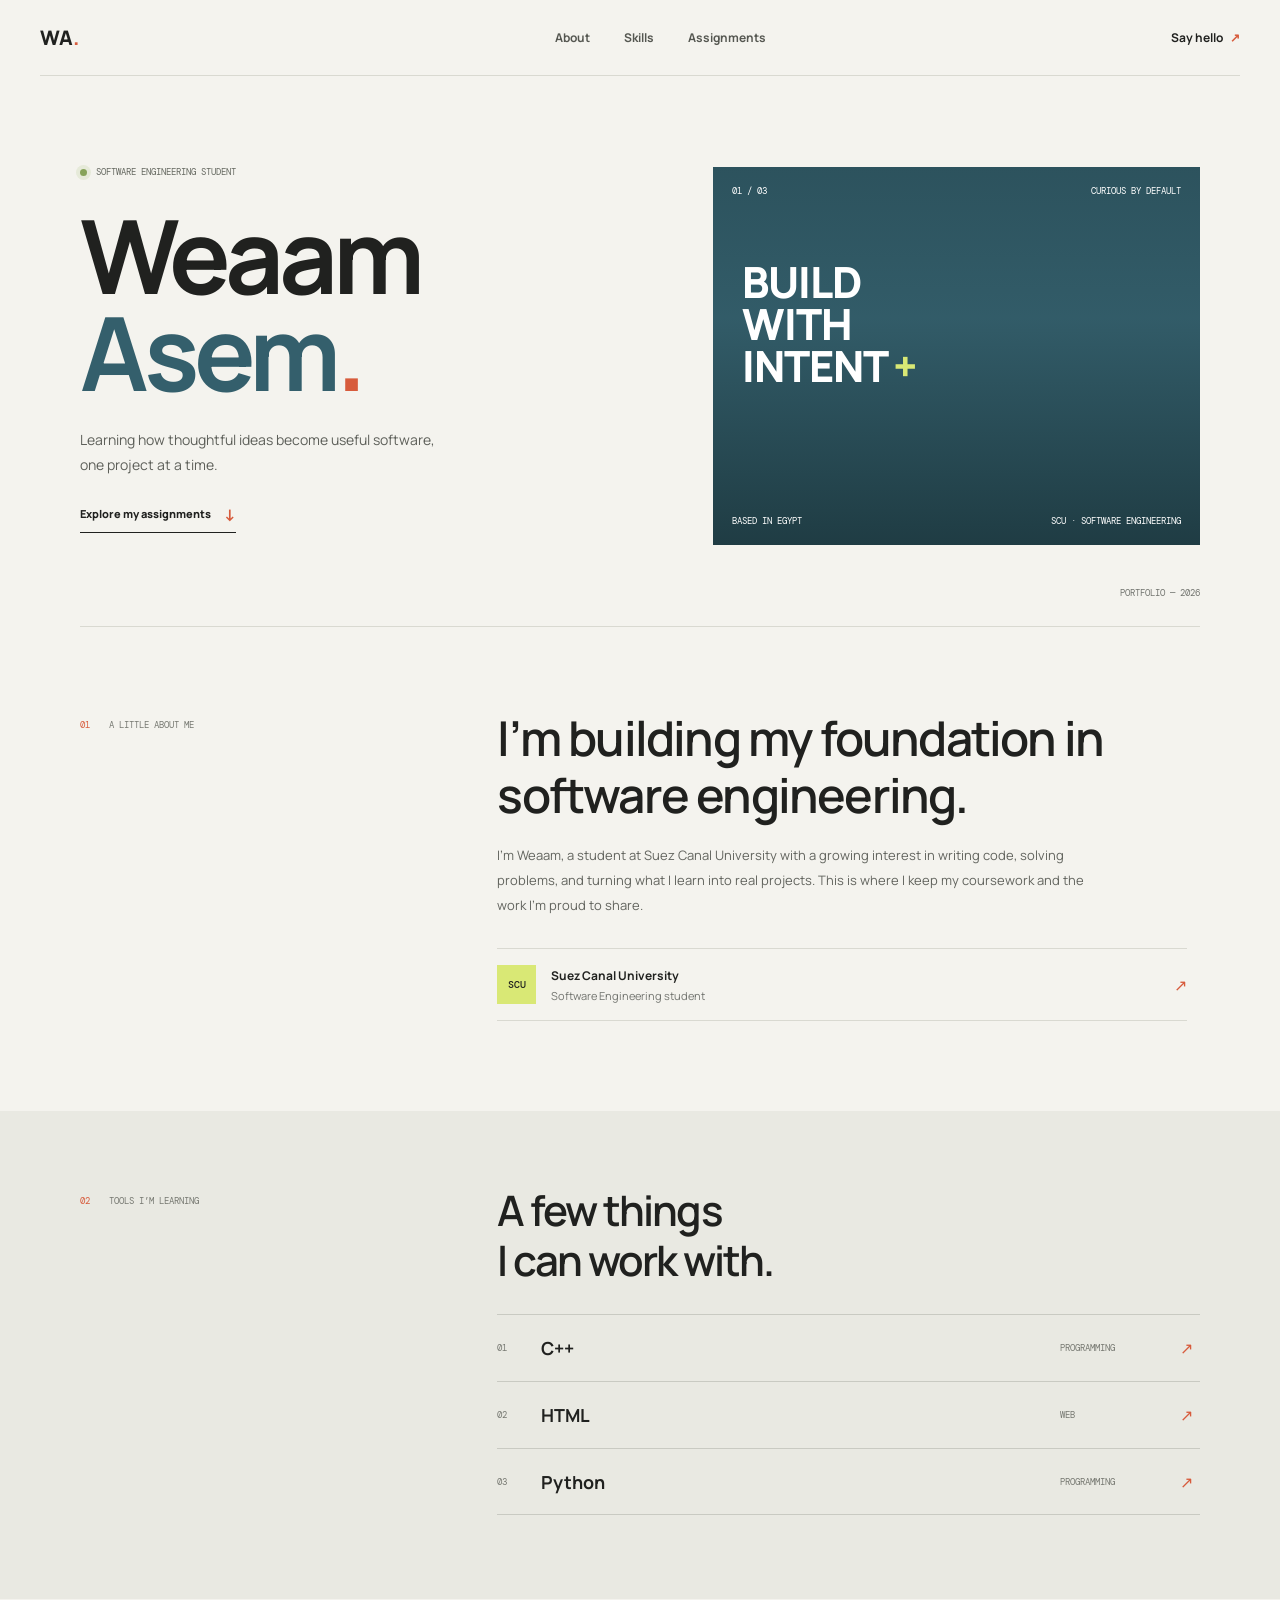
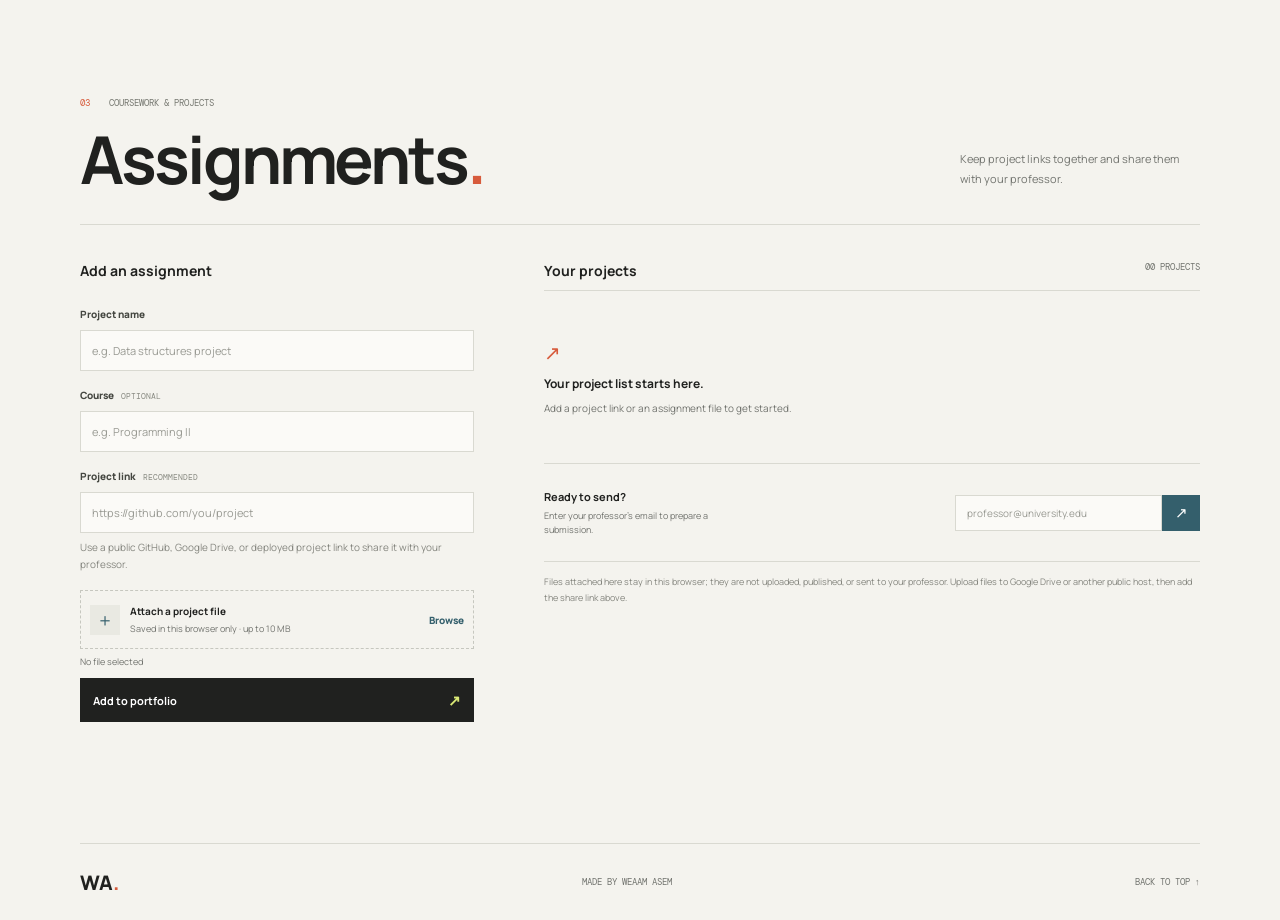
==== code.html @ 3b1b3726 "Add files via upload" ====
<!doctype html>
<html lang="en">
<head>
	<meta charset="utf-8">
	<meta name="viewport" content="width=device-width, initial-scale=1">
	<meta name="theme-color" content="#f4f3ee">
	<meta name="description" content="The portfolio of Weaam Asem, a software engineering student at Suez Canal University.">
	<title>Weaam Asem | Software Engineering Student</title>
	<link rel="preconnect" href="https://fonts.googleapis.com">
	<link rel="preconnect" href="https://fonts.gstatic.com" crossorigin>
	<link href="https://fonts.googleapis.com/css2?family=DM+Mono:wght@400;500&family=Manrope:wght@400;500;600;700;800&display=swap" rel="stylesheet">
	<link rel="stylesheet" href="style.css">
</head>
<body>
	<header class="site-header">
		<a class="wordmark" href="#home" aria-label="Weaam Asem home">WA<span>.</span></a>
		<nav class="main-nav" aria-label="Main navigation">
			<a href="#about">About</a>
			<a href="#skills">Skills</a>
			<a href="#assignments">Assignments</a>
		</nav>
		<a class="header-contact" href="mailto:?subject=Hello%20Weaam">Say hello <span aria-hidden="true">↗</span></a>
	</header>

	<main>
		<section class="hero page-width" id="home" aria-labelledby="hero-title">
			<div class="hero-copy">
				<p class="eyebrow"><span class="status-dot"></span> SOFTWARE ENGINEERING STUDENT</p>
				<h1 id="hero-title">Weaam<br><span>Asem</span><i>.</i></h1>
				<p class="hero-intro">Learning how thoughtful ideas become useful software, one project at a time.</p>
				<a class="text-link" href="#assignments">Explore my assignments <span aria-hidden="true">↓</span></a>
			</div>
			<div class="hero-visual" role="img" aria-label="Students working together around a laptop">
				<div class="visual-label"><span>01 / 03</span><span>CURIOUS BY DEFAULT</span></div>
				<div class="visual-note">BUILD<br>WITH<br>INTENT<span>+</span></div>
				<div class="visual-caption"><span>BASED IN EGYPT</span><span>SCU · SOFTWARE ENGINEERING</span></div>
			</div>
			<div class="hero-index" aria-hidden="true">PORTFOLIO — 2026</div>
		</section>

		<section class="about-section page-width section-grid" id="about" aria-labelledby="about-title">
			<div class="section-label"><span>01</span> A LITTLE ABOUT ME</div>
			<div class="about-content">
				<h2 id="about-title">I’m building my foundation in software engineering.</h2>
				<p>I’m Weaam, a student at Suez Canal University with a growing interest in writing code, solving problems, and turning what I learn into real projects. This is where I keep my coursework and the work I’m proud to share.</p>
				<div class="education-line">
					<span class="education-icon" aria-hidden="true">SCU</span>
					<div><strong>Suez Canal University</strong><span>Software Engineering student</span></div>
					<span class="education-arrow" aria-hidden="true">↗</span>
				</div>
			</div>
		</section>

		<section class="skills-section" id="skills" aria-labelledby="skills-title">
			<div class="page-width skills-inner">
				<div class="section-label"><span>02</span> TOOLS I’M LEARNING</div>
				<div class="skills-content">
					<h2 id="skills-title">A few things<br>I can work with.</h2>
					<div class="skill-list" aria-label="Skills">
						<div class="skill-row"><span class="skill-number">01</span><span class="skill-name">C++</span><span class="skill-kind">PROGRAMMING</span><span class="skill-mark">↗</span></div>
						<div class="skill-row"><span class="skill-number">02</span><span class="skill-name">HTML</span><span class="skill-kind">WEB</span><span class="skill-mark">↗</span></div>
						<div class="skill-row"><span class="skill-number">03</span><span class="skill-name">Python</span><span class="skill-kind">PROGRAMMING</span><span class="skill-mark">↗</span></div>
					</div>
				</div>
			</div>
		</section>

		<section class="assignments-section page-width" id="assignments" aria-labelledby="assignments-title">
			<div class="assignment-heading">
				<div>
					<div class="section-label"><span>03</span> COURSEWORK & PROJECTS</div>
					<h2 id="assignments-title">Assignments<span>.</span></h2>
				</div>
				<p>Keep project links together and share them with your professor.</p>
			</div>

			<div class="assignment-layout">
				<form class="assignment-form" id="assignment-form">
					<h3>Add an assignment</h3>
					<label for="project-title">Project name</label>
					<input id="project-title" name="title" type="text" placeholder="e.g. Data structures project" required maxlength="80">
					<label for="project-course">Course <span class="optional">OPTIONAL</span></label>
					<input id="project-course" name="course" type="text" placeholder="e.g. Programming II" maxlength="60">
					<label for="project-url">Project link <span class="optional">RECOMMENDED</span></label>
					<input id="project-url" name="url" type="url" placeholder="https://github.com/you/project">
					<p class="field-hint">Use a public GitHub, Google Drive, or deployed project link to share it with your professor.</p>
					<label class="upload-control" for="project-file">
						<span class="upload-icon" aria-hidden="true">＋</span>
						<span><strong>Attach a project file</strong><small>Saved in this browser only · up to 10 MB</small></span>
						<span class="upload-browse">Browse</span>
					</label>
					<input class="visually-hidden" id="project-file" name="file" type="file">
					<p class="selected-file" id="selected-file" aria-live="polite">No file selected</p>
					<button class="submit-button" type="submit">Add to portfolio <span aria-hidden="true">↗</span></button>
					<p class="form-message" id="form-message" role="status" aria-live="polite"></p>
				</form>

				<div class="assignment-list-wrap">
					<div class="list-topline"><h3>Your projects</h3><span id="project-count">00 PROJECTS</span></div>
					<div class="assignment-list" id="assignment-list" aria-live="polite"></div>
					<div class="empty-state" id="empty-state">
						<span class="empty-mark" aria-hidden="true">↗</span>
						<strong>Your project list starts here.</strong>
						<span>Add a project link or an assignment file to get started.</span>
					</div>
					<div class="professor-contact">
						<div><strong>Ready to send?</strong><span>Enter your professor’s email to prepare a submission.</span></div>
						<form id="email-form" class="email-form">
							<label class="visually-hidden" for="professor-email">Professor’s email address</label>
							<input id="professor-email" type="email" placeholder="professor@university.edu" autocomplete="email" required>
							<button type="submit" aria-label="Prepare email to professor" title="Prepare email">↗</button>
						</form>
					</div>
					<p class="hosting-note">Files attached here stay in this browser; they are not uploaded, published, or sent to your professor. Upload files to Google Drive or another public host, then add the share link above.</p>
				</div>
			</div>
		</section>
	</main>

	<footer class="site-footer page-width">
		<a class="wordmark" href="#home" aria-label="Back to top">WA<span>.</span></a>
		<span>MADE BY WEAAM ASEM</span>
		<a href="#home">BACK TO TOP ↑</a>
	</footer>

	<script>
		const storageKey = 'weaam-portfolio-projects';
		const databaseName = 'weaam-portfolio-files';
		const form = document.querySelector('#assignment-form');
		const fileInput = document.querySelector('#project-file');
		const fileLabel = document.querySelector('#selected-file');
		const projectList = document.querySelector('#assignment-list');
		const emptyState = document.querySelector('#empty-state');
		const projectCount = document.querySelector('#project-count');
		const formMessage = document.querySelector('#form-message');

		function openFileDatabase() {
			return new Promise((resolve, reject) => {
				const request = indexedDB.open(databaseName, 1);
				request.onupgradeneeded = () => request.result.createObjectStore('files');
				request.onsuccess = () => resolve(request.result);
				request.onerror = () => reject(request.error);
			});
		}

		async function saveFile(id, file) {
			const database = await openFileDatabase();
			return new Promise((resolve, reject) => {
				const transaction = database.transaction('files', 'readwrite');
				transaction.objectStore('files').put(file, id);
				transaction.oncomplete = () => { database.close(); resolve(); };
				transaction.onerror = () => { database.close(); reject(transaction.error); };
			});
		}

		async function deleteFile(id) {
			const database = await openFileDatabase();
			return new Promise((resolve, reject) => {
				const transaction = database.transaction('files', 'readwrite');
				transaction.objectStore('files').delete(id);
				transaction.oncomplete = () => { database.close(); resolve(); };
				transaction.onerror = () => { database.close(); reject(transaction.error); };
			});
		}

		async function getFile(id) {
			const database = await openFileDatabase();
			return new Promise((resolve, reject) => {
				const request = database.transaction('files').objectStore('files').get(id);
				request.onsuccess = () => { database.close(); resolve(request.result); };
				request.onerror = () => { database.close(); reject(request.error); };
			});
		}

		function getProjects() {
			try { return JSON.parse(localStorage.getItem(storageKey) || '[]'); }
			catch { return []; }
		}

		function saveProjects(projects) {
			localStorage.setItem(storageKey, JSON.stringify(projects));
		}

		function renderProjects() {
			const projects = getProjects();
			projectList.replaceChildren();
			emptyState.hidden = projects.length > 0;
			projectCount.textContent = `${String(projects.length).padStart(2, '0')} ${projects.length === 1 ? 'PROJECT' : 'PROJECTS'}`;

			projects.forEach((project, index) => {
				const article = document.createElement('article');
				article.className = 'project-item';
				const details = document.createElement('div');
				details.className = 'project-details';
				const number = document.createElement('span');
				number.className = 'project-number';
				number.textContent = String(index + 1).padStart(2, '0');
				const title = document.createElement('strong');
				title.textContent = project.title;
				const subtitle = document.createElement('span');
				subtitle.textContent = [project.course, project.fileName].filter(Boolean).join(' · ') || 'Personal project';
				details.append(number, title, subtitle);

				const actions = document.createElement('div');
				actions.className = 'project-actions';
				if (project.url) {
					const openLink = document.createElement('a');
					openLink.className = 'project-open';
					openLink.href = project.url;
					openLink.target = '_blank';
					openLink.rel = 'noopener noreferrer';
					openLink.textContent = 'Open link ↗';
					actions.append(openLink);
					const shareButton = document.createElement('button');
					shareButton.type = 'button';
					shareButton.className = 'icon-button';
					shareButton.setAttribute('aria-label', `Copy link for ${project.title}`);
					shareButton.title = 'Copy project link';
					shareButton.textContent = '⧉';
					shareButton.addEventListener('click', async () => {
						try {
							await navigator.clipboard.writeText(project.url);
							formMessage.textContent = 'Project link copied.';
						} catch {
							formMessage.textContent = 'Copy was unavailable. Open the project link and copy it from the address bar.';
						}
					});
					actions.append(shareButton);
				}
				if (project.fileName) {
					const downloadButton = document.createElement('button');
					downloadButton.type = 'button';
					downloadButton.className = 'icon-button';
					downloadButton.setAttribute('aria-label', `Download ${project.fileName}`);
					downloadButton.title = 'Download attached file';
					downloadButton.textContent = '↓';
					downloadButton.addEventListener('click', async () => {
						const file = await getFile(project.id);
						if (!file) return;
						const downloadUrl = URL.createObjectURL(file);
						const anchor = document.createElement('a');
						anchor.href = downloadUrl;
						anchor.download = project.fileName;
						anchor.click();
						URL.revokeObjectURL(downloadUrl);
					});
					actions.append(downloadButton);
				}
				const removeButton = document.createElement('button');
				removeButton.type = 'button';
				removeButton.className = 'icon-button remove-button';
				removeButton.setAttribute('aria-label', `Remove ${project.title}`);
				removeButton.title = 'Remove assignment';
				removeButton.textContent = '×';
				removeButton.addEventListener('click', async () => {
					saveProjects(getProjects().filter((item) => item.id !== project.id));
					if (project.fileName) await deleteFile(project.id);
					renderProjects();
					formMessage.textContent = 'Assignment removed.';
				});
				actions.append(removeButton);
				article.append(details, actions);
				projectList.append(article);
			});
		}

		fileInput.addEventListener('change', () => {
			const file = fileInput.files[0];
			if (file && file.size > 10 * 1024 * 1024) {
				fileInput.value = '';
				fileLabel.textContent = 'File is over the 10 MB limit.';
				return;
			}
			fileLabel.textContent = file ? file.name : 'No file selected';
		});

		form.addEventListener('submit', async (event) => {
			event.preventDefault();
			const data = new FormData(form);
			const file = fileInput.files[0];
			if (!data.get('url') && !file) {
				formMessage.textContent = 'Add a project link or attach a file first.';
				return;
			}
			const project = {
				id: crypto.randomUUID(),
				title: data.get('title').trim(),
				course: data.get('course').trim(),
				url: data.get('url').trim(),
				fileName: file ? file.name : ''
			};
			try {
				if (file) await saveFile(project.id, file);
				const projects = getProjects();
				projects.unshift(project);
				saveProjects(projects);
				form.reset();
				fileLabel.textContent = 'No file selected';
				renderProjects();
				formMessage.textContent = project.url ? 'Assignment added. Its link is ready to share.' : 'Assignment added. The file is saved in this browser only.';
			} catch {
				formMessage.textContent = 'Could not save this assignment in your browser.';
			}
		});

		document.querySelector('#email-form').addEventListener('submit', (event) => {
			event.preventDefault();
			const email = document.querySelector('#professor-email').value.trim();
			const projects = getProjects().filter((project) => project.url);
			if (projects.length === 0) {
				formMessage.textContent = 'Add a hosted project link before preparing an email.';
				return;
			}
			const body = projects.map((project) => `${project.title}${project.course ? ` (${project.course})` : ''}\n${project.url}`).join('\n\n');
			const subject = encodeURIComponent('Weaam Asem - Project submissions');
			window.location.href = `mailto:${encodeURIComponent(email)}?subject=${subject}&body=${encodeURIComponent(`Hello,\n\nHere are my project submissions:\n\n${body}\n\nBest,\nWeaam Asem`)}`;
		});

		renderProjects();
	</script>
</body>
</html>
---- style.css ----
:root {
	color-scheme: light;
	--paper: #f4f3ee;
	--ink: #20211f;
	--muted: #72746f;
	--line: #d9d9d1;
	--orange: #d75b3c;
	--blue: #345f6c;
	--lime: #d9e875;
	--mono: "DM Mono", "Courier New", monospace;
	--sans: "Manrope", "Trebuchet MS", sans-serif;
}

* { box-sizing: border-box; }

html { scroll-behavior: smooth; }

body {
	margin: 0;
	background: var(--paper);
	color: var(--ink);
	font-family: var(--sans);
	-webkit-font-smoothing: antialiased;
}

a { color: inherit; text-decoration: none; }
button, input { font: inherit; }
button, a { -webkit-tap-highlight-color: transparent; }

.page-width { width: min(1120px, calc(100% - 80px)); margin-inline: auto; }

.site-header {
	height: 76px;
	width: min(1280px, calc(100% - 80px));
	margin: 0 auto;
	display: flex;
	align-items: center;
	justify-content: space-between;
	border-bottom: 1px solid var(--line);
}

.wordmark { font-size: 20px; font-weight: 800; letter-spacing: 0; }
.wordmark span, .hero h1 i, .assignment-heading h2 span { color: var(--orange); font-style: normal; }
.main-nav { display: flex; gap: 34px; margin-left: 70px; }
.main-nav a, .header-contact { font-size: 12px; font-weight: 700; }
.main-nav a { color: #555751; transition: color .2s ease; }
.main-nav a:hover, .header-contact:hover { color: var(--orange); }
.header-contact span { color: var(--orange); padding-left: 5px; }

.hero { min-height: 550px; padding-block: 74px 64px; position: relative; display: grid; grid-template-columns: 1fr .86fr; align-items: center; gap: 66px; }
.hero-copy { padding-bottom: 13px; }
.eyebrow, .section-label, .visual-label, .visual-caption, .hero-index, .skill-number, .skill-kind, .list-topline > span, .site-footer > span, .site-footer > a:last-child, .project-number {
	font-family: var(--mono);
	font-size: 9px;
	letter-spacing: 0;
}
.eyebrow { display: flex; align-items: center; gap: 9px; color: #666961; margin: 0 0 29px; }
.status-dot { width: 7px; height: 7px; background: #87a35a; border-radius: 50%; box-shadow: 0 0 0 4px #e6ead9; }
.hero h1 { margin: 0; font-size: clamp(70px, 8vw, 108px); line-height: .94; letter-spacing: -5px; font-weight: 700; }
.hero h1 > span { color: var(--blue); }
.hero-intro { max-width: 375px; color: #5d5f59; line-height: 1.8; font-size: 14px; margin: 27px 0 24px; }
.text-link { display: inline-flex; gap: 13px; align-items: center; border-bottom: 1px solid var(--ink); padding-bottom: 7px; font-size: 11px; font-weight: 800; }
.text-link span { color: var(--orange); font-size: 16px; }
.hero-visual { height: 378px; position: relative; overflow: hidden; background: var(--blue) url("https://images.unsplash.com/photo-1523240795612-9a054b0db644?auto=format&fit=crop&w=1100&q=85") center 48% / cover no-repeat; }
.hero-visual::before { content: ""; position: absolute; inset: 0; background: linear-gradient(180deg, rgba(18, 38, 42, .22), rgba(18, 38, 42, .06) 40%, rgba(18, 38, 42, .61)); }
.visual-label, .visual-caption { position: absolute; z-index: 1; color: #fff; display: flex; justify-content: space-between; left: 19px; right: 19px; }
.visual-label { top: 18px; }
.visual-note { position: absolute; z-index: 1; left: 29px; top: 94px; color: #fff; font-size: 43px; line-height: .98; font-weight: 800; letter-spacing: -1px; }
.visual-note span { color: var(--lime); padding-left: 5px; }
.visual-caption { bottom: 18px; }
.hero-index { position: absolute; right: 0; bottom: 27px; color: var(--muted); }

.section-grid { display: grid; grid-template-columns: 1fr 2fr; gap: 66px; }
.about-section { padding-block: 83px 90px; border-top: 1px solid var(--line); }
.section-label { color: #777972; padding-top: 9px; }
.section-label > span { color: var(--orange); margin-right: 14px; }
.about-content { max-width: 690px; }
.about-content h2, .skills-content h2 { font-size: clamp(30px, 4.2vw, 48px); letter-spacing: -1.8px; line-height: 1.18; font-weight: 600; margin: 0; }
.about-content > p { max-width: 610px; font-size: 13px; line-height: 1.9; color: #62645e; margin: 20px 0 31px; }
.education-line { min-height: 73px; border-top: 1px solid var(--line); border-bottom: 1px solid var(--line); display: flex; align-items: center; gap: 15px; }
.education-icon { width: 39px; height: 39px; display: grid; place-items: center; background: var(--lime); font-family: var(--mono); font-size: 10px; font-weight: 500; }
.education-line > div { display: grid; gap: 4px; }
.education-line strong { font-size: 12px; }
.education-line > div span { color: var(--muted); font-size: 11px; }
.education-arrow { color: var(--orange); margin-left: auto; }

.skills-section { background: #e9e9e2; padding-block: 75px 84px; }
.skills-inner { display: grid; grid-template-columns: 1fr 2fr; gap: 66px; }
.skills-content h2 { font-size: clamp(29px, 3.7vw, 42px); margin-bottom: 29px; }
.skill-row { min-height: 67px; border-top: 1px solid #c9cac2; display: grid; grid-template-columns: 44px 1fr 120px 20px; align-items: center; }
.skill-row:last-child { border-bottom: 1px solid #c9cac2; }
.skill-number, .skill-kind { color: #777972; }
.skill-name { font-size: 18px; font-weight: 700; }
.skill-mark { color: var(--orange); font-size: 16px; }

.assignments-section { padding-block: 89px 98px; }
.assignment-heading { display: flex; align-items: end; justify-content: space-between; padding-bottom: 32px; border-bottom: 1px solid var(--line); }
.assignment-heading h2 { font-size: clamp(41px, 6vw, 66px); letter-spacing: -3px; line-height: 1; margin: 17px 0 0; }
.assignment-heading > p { max-width: 240px; color: var(--muted); font-size: 11px; line-height: 1.8; margin: 0 0 4px; }
.assignment-layout { display: grid; grid-template-columns: minmax(245px, .75fr) 1.25fr; gap: 70px; padding-top: 36px; align-items: start; }
.assignment-form { display: grid; gap: 9px; }
.assignment-form h3, .list-topline h3 { font-size: 14px; margin: 0 0 10px; }
.assignment-form > label:not(.upload-control) { color: #454741; font-size: 10px; font-weight: 800; margin-top: 8px; }
.optional { color: #8a8c84; font-family: var(--mono); font-size: 8px; font-weight: 400; margin-left: 5px; }
.assignment-form > input:not([type="file"]), .email-form input { width: 100%; min-width: 0; height: 41px; padding: 0 11px; border: 1px solid var(--line); border-radius: 0; background: #fbfaf7; color: var(--ink); font-size: 11px; outline: none; }
.assignment-form > input:focus, .email-form input:focus { border-color: var(--blue); box-shadow: 0 0 0 2px rgb(52 95 108 / 10%); }
.assignment-form input::placeholder, .email-form input::placeholder { color: #999a93; }
.field-hint { color: #85867f; font-size: 10px; line-height: 1.65; margin: -3px 0 3px; }
.upload-control { min-height: 59px; margin-top: 6px; border: 1px dashed #c6c7bf; display: flex; align-items: center; gap: 10px; padding: 9px; cursor: pointer; transition: border-color .2s ease; }
.upload-control:hover { border-color: var(--blue); }
.upload-icon { display: grid; place-items: center; width: 30px; height: 30px; background: #e9e9e2; color: var(--blue); font-size: 18px; }
.upload-control > span:nth-child(2) { display: grid; gap: 4px; }
.upload-control strong { font-size: 10px; }
.upload-control small { color: var(--muted); font-size: 9px; }
.upload-browse { color: var(--blue); font-size: 10px; font-weight: 800; margin-left: auto; }
.selected-file { color: var(--muted); font-size: 9px; margin: -3px 0 1px; overflow-wrap: anywhere; }
.visually-hidden { position: absolute; width: 1px; height: 1px; overflow: hidden; clip: rect(0, 0, 0, 0); white-space: nowrap; clip-path: inset(50%); }
.submit-button { height: 44px; display: flex; align-items: center; justify-content: space-between; padding: 0 13px; border: 0; background: var(--ink); color: #fff; font-size: 11px; font-weight: 700; cursor: pointer; transition: background .2s ease; }
.submit-button:hover { background: var(--blue); }
.submit-button span { color: var(--lime); font-size: 15px; }
.form-message { min-height: 14px; color: var(--blue); font-size: 10px; line-height: 1.5; margin: 0; }
.assignment-list-wrap { min-width: 0; }
.list-topline { min-height: 30px; display: flex; justify-content: space-between; align-items: start; border-bottom: 1px solid var(--line); }
.list-topline h3 { margin: 0; }
.list-topline > span { color: var(--muted); }
.project-item { min-height: 76px; display: flex; align-items: center; justify-content: space-between; gap: 15px; border-bottom: 1px solid var(--line); animation: arrive .3s ease both; }
.project-details { min-width: 0; display: grid; grid-template-columns: 28px minmax(0, 1fr); align-items: center; row-gap: 4px; }
.project-number { color: var(--orange); grid-row: span 2; }
.project-details strong { overflow-wrap: anywhere; font-size: 11px; }
.project-details > span:last-child { color: var(--muted); overflow-wrap: anywhere; font-size: 9px; }
.project-actions { display: flex; flex-shrink: 0; align-items: center; gap: 6px; }
.project-open { color: var(--blue); font-size: 10px; font-weight: 800; }
.icon-button { width: 29px; height: 29px; display: grid; place-items: center; border: 1px solid var(--line); background: transparent; color: var(--ink); font-size: 14px; cursor: pointer; }
.icon-button:hover { border-color: var(--blue); color: var(--blue); }
.remove-button { color: #777972; }
.empty-state { min-height: 173px; display: grid; align-content: center; justify-items: start; gap: 9px; border-bottom: 1px solid var(--line); }
.empty-state[hidden] { display: none; }
.empty-mark { color: var(--orange); font-size: 20px; }
.empty-state strong { font-size: 12px; }
.empty-state > span:last-child { color: var(--muted); font-size: 10px; }
.professor-contact { min-height: 98px; display: flex; align-items: center; justify-content: space-between; gap: 18px; border-bottom: 1px solid var(--line); }
.professor-contact > div { display: grid; gap: 5px; }
.professor-contact strong { font-size: 11px; }
.professor-contact > div span { max-width: 210px; color: var(--muted); font-size: 9px; line-height: 1.5; }
.email-form { display: flex; width: min(245px, 52%); }
.email-form input { height: 36px; font-size: 10px; }
.email-form button { width: 38px; flex: 0 0 38px; border: 0; background: var(--blue); color: #fff; font-size: 15px; cursor: pointer; }
.email-form button:hover { background: var(--ink); }
.hosting-note { color: #85867f; font-size: 9px; line-height: 1.7; margin: 12px 0 0; }

.site-footer { min-height: 77px; display: flex; align-items: center; justify-content: space-between; border-top: 1px solid var(--line); }
.site-footer > span, .site-footer > a:last-child { color: var(--muted); }
.site-footer > a:last-child:hover { color: var(--orange); }

@keyframes arrive { from { opacity: 0; transform: translateY(5px); } to { opacity: 1; transform: translateY(0); } }

@media (max-width: 760px) {
	.page-width, .site-header { width: min(100% - 40px, 560px); }
	.site-header { height: 64px; }
	.main-nav { gap: 17px; margin-left: 0; }
	.main-nav a, .header-contact { font-size: 10px; }
	.hero { min-height: auto; grid-template-columns: 1fr .82fr; gap: 25px; padding-block: 67px 58px; }
	.hero h1 { font-size: clamp(60px, 11vw, 82px); letter-spacing: -4px; }
	.hero-visual { height: 310px; }
	.visual-note { left: 19px; top: 89px; font-size: 34px; }
	.visual-label, .visual-caption { left: 12px; right: 12px; font-size: 8px; }
	.visual-caption { gap: 10px; }
	.visual-caption span:last-child { text-align: right; }
	.section-grid, .skills-inner { grid-template-columns: .72fr 1.6fr; gap: 30px; }
	.assignment-layout { gap: 32px; }
}

@media (max-width: 560px) {
	.page-width, .site-header { width: calc(100% - 36px); }
	.site-header { height: 60px; }
	.wordmark { font-size: 18px; }
	.main-nav { gap: 11px; }
	.main-nav a { font-size: 9px; }
	.header-contact { font-size: 0; }
	.header-contact span { font-size: 16px; }
	.hero { grid-template-columns: 1fr; gap: 29px; padding-block: 56px 49px; }
	.hero-copy { padding: 0; }
	.eyebrow { margin-bottom: 23px; }
	.hero h1 { font-size: clamp(72px, 18vw, 96px); }
	.hero-intro { max-width: 320px; font-size: 13px; margin: 20px 0; }
	.hero-visual { height: 260px; }
	.visual-note { top: 62px; font-size: 36px; }
	.hero-index { bottom: 22px; right: 0; }
	.about-section, .skills-inner { grid-template-columns: 1fr; gap: 27px; }
	.about-section { padding-block: 57px 63px; }
	.about-content h2 { font-size: 34px; }
	.about-content > p { font-size: 12px; }
	.skills-section { padding-block: 55px 63px; }
	.skills-inner { gap: 26px; }
	.skills-content h2 { font-size: 34px; }
	.skill-row { grid-template-columns: 34px 1fr 100px 18px; }
	.assignments-section { padding-block: 62px 69px; }
	.assignment-heading { align-items: start; flex-direction: column; gap: 17px; }
	.assignment-heading h2 { font-size: 52px; }
	.assignment-heading > p { max-width: 280px; }
	.assignment-layout { grid-template-columns: 1fr; gap: 39px; padding-top: 29px; }
	.professor-contact { align-items: start; flex-direction: column; padding-block: 20px; gap: 14px; }
	.email-form { width: 100%; }
	.project-item { gap: 8px; }
	.project-actions { gap: 4px; }
	.project-open { font-size: 9px; }
	.site-footer { min-height: 69px; }
	.site-footer > span, .site-footer > a:last-child { font-size: 8px; }
}

@media (prefers-reduced-motion: reduce) {
	*, *::before, *::after { scroll-behavior: auto !important; animation-duration: .01ms !important; animation-iteration-count: 1 !important; transition-duration: .01ms !important; }
}
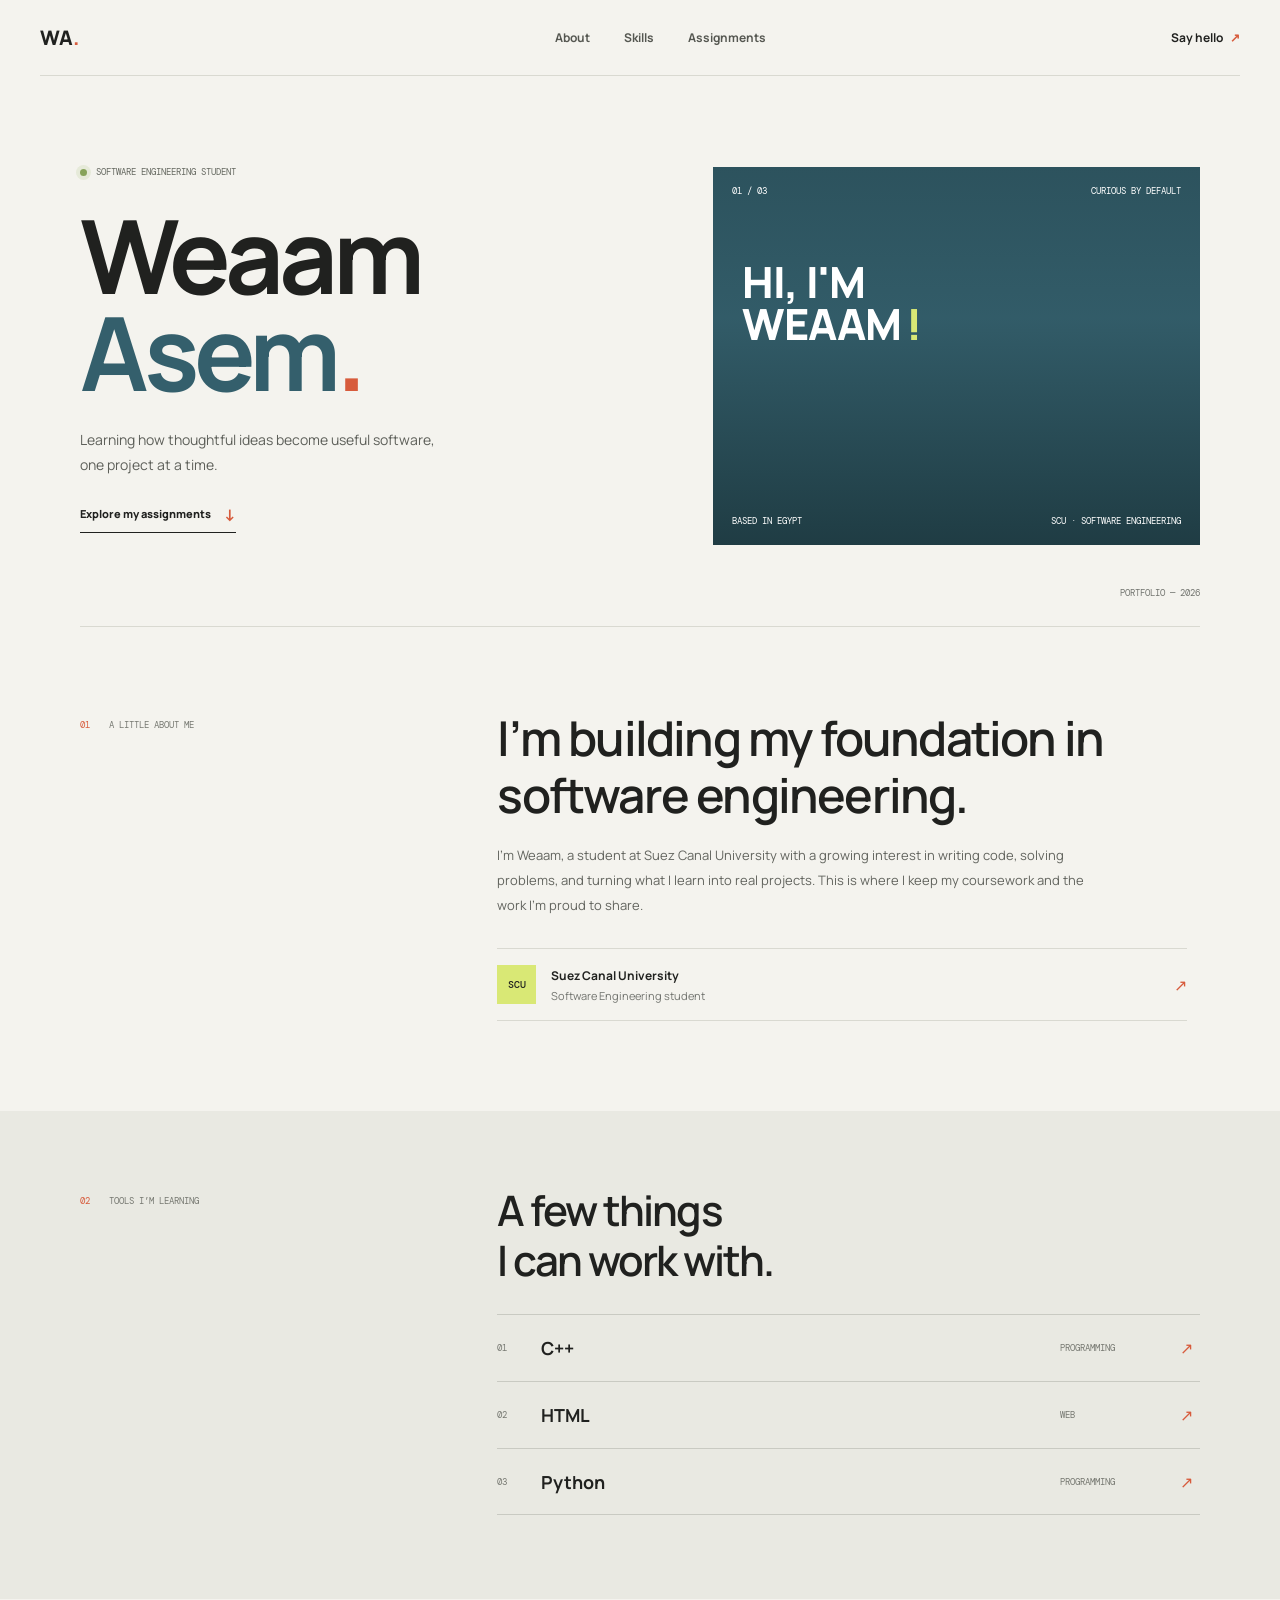
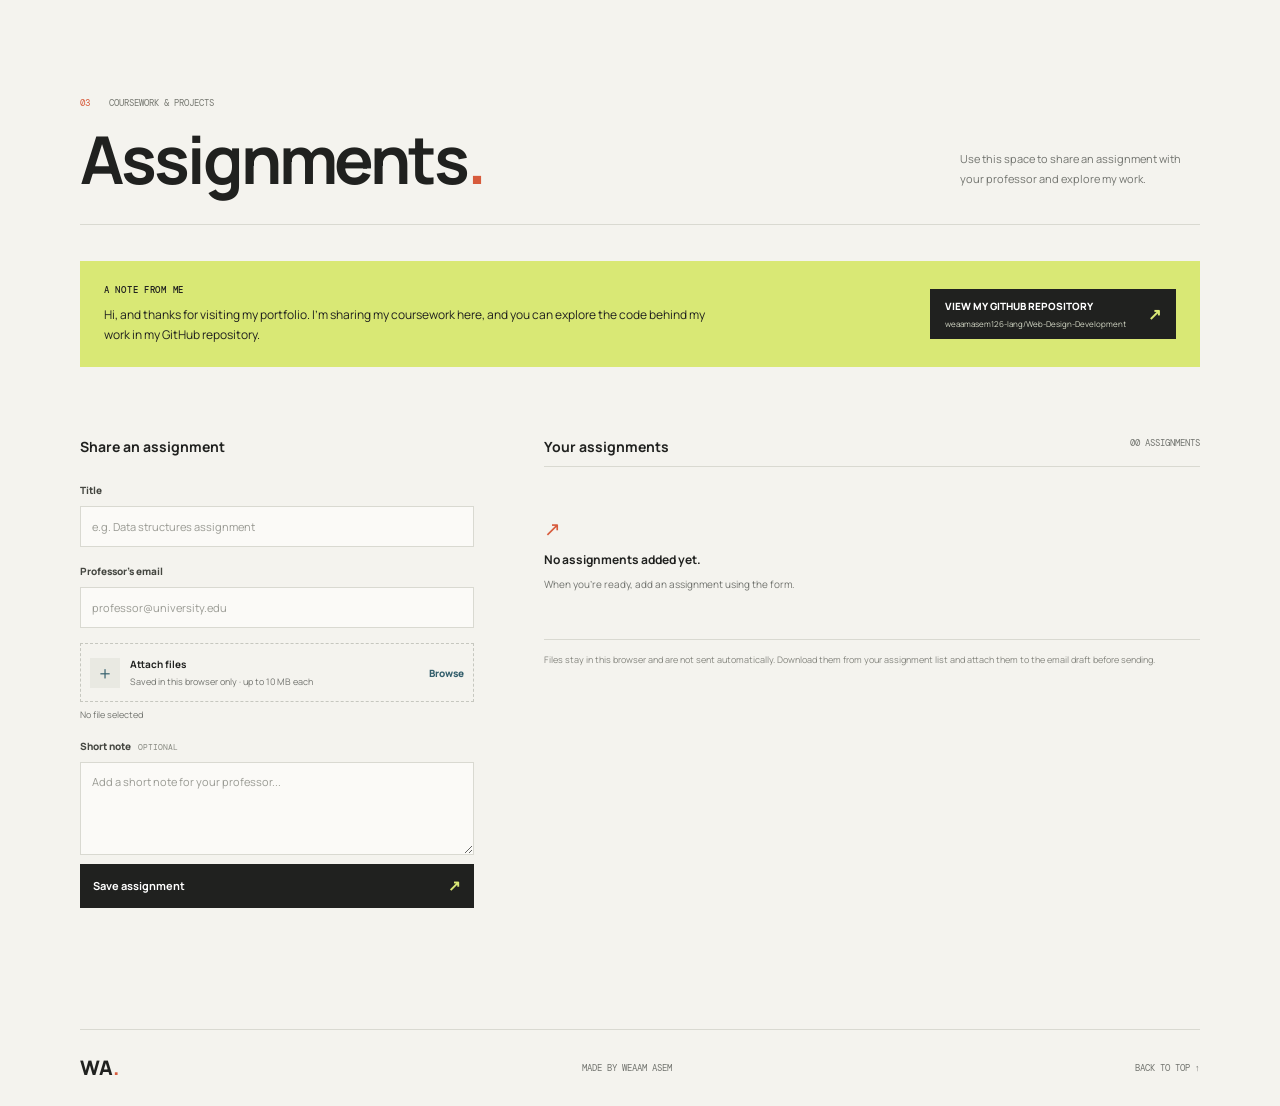
==== commit 74454e07: "Add files via upload" ====
--- a/code.html
+++ b/code.html
@@ -1,16 +1,21 @@
 <!doctype html>
 <html lang="en">
+
 <head>
 	<meta charset="utf-8">
 	<meta name="viewport" content="width=device-width, initial-scale=1">
 	<meta name="theme-color" content="#f4f3ee">
-	<meta name="description" content="The portfolio of Weaam Asem, a software engineering student at Suez Canal University.">
+	<meta name="description"
+		content="The portfolio of Weaam Asem, a software engineering student at Suez Canal University.">
 	<title>Weaam Asem | Software Engineering Student</title>
 	<link rel="preconnect" href="https://fonts.googleapis.com">
 	<link rel="preconnect" href="https://fonts.gstatic.com" crossorigin>
-	<link href="https://fonts.googleapis.com/css2?family=DM+Mono:wght@400;500&family=Manrope:wght@400;500;600;700;800&display=swap" rel="stylesheet">
+	<link
+		href="https://fonts.googleapis.com/css2?family=DM+Mono:wght@400;500&family=Manrope:wght@400;500;600;700;800&display=swap"
+		rel="stylesheet">
 	<link rel="stylesheet" href="style.css">
 </head>
+
 <body>
 	<header class="site-header">
 		<a class="wordmark" href="#home" aria-label="Weaam Asem home">WA<span>.</span></a>
@@ -32,7 +37,7 @@
 			</div>
 			<div class="hero-visual" role="img" aria-label="Students working together around a laptop">
 				<div class="visual-label"><span>01 / 03</span><span>CURIOUS BY DEFAULT</span></div>
-				<div class="visual-note">BUILD<br>WITH<br>INTENT<span>+</span></div>
+				<div class="visual-note">HI, I'M<br>WEAAM<span>!</span></div>
 				<div class="visual-caption"><span>BASED IN EGYPT</span><span>SCU · SOFTWARE ENGINEERING</span></div>
 			</div>
 			<div class="hero-index" aria-hidden="true">PORTFOLIO — 2026</div>
@@ -42,7 +47,9 @@
 			<div class="section-label"><span>01</span> A LITTLE ABOUT ME</div>
 			<div class="about-content">
 				<h2 id="about-title">I’m building my foundation in software engineering.</h2>
-				<p>I’m Weaam, a student at Suez Canal University with a growing interest in writing code, solving problems, and turning what I learn into real projects. This is where I keep my coursework and the work I’m proud to share.</p>
+				<p>I’m Weaam, a student at Suez Canal University with a growing interest in writing code, solving
+					problems, and turning what I learn into real projects. This is where I keep my coursework and the
+					work I’m proud to share.</p>
 				<div class="education-line">
 					<span class="education-icon" aria-hidden="true">SCU</span>
 					<div><strong>Suez Canal University</strong><span>Software Engineering student</span></div>
@@ -57,9 +64,15 @@
 				<div class="skills-content">
 					<h2 id="skills-title">A few things<br>I can work with.</h2>
 					<div class="skill-list" aria-label="Skills">
-						<div class="skill-row"><span class="skill-number">01</span><span class="skill-name">C++</span><span class="skill-kind">PROGRAMMING</span><span class="skill-mark">↗</span></div>
-						<div class="skill-row"><span class="skill-number">02</span><span class="skill-name">HTML</span><span class="skill-kind">WEB</span><span class="skill-mark">↗</span></div>
-						<div class="skill-row"><span class="skill-number">03</span><span class="skill-name">Python</span><span class="skill-kind">PROGRAMMING</span><span class="skill-mark">↗</span></div>
+						<div class="skill-row"><span class="skill-number">01</span><span
+								class="skill-name">C++</span><span class="skill-kind">PROGRAMMING</span><span
+								class="skill-mark">↗</span></div>
+						<div class="skill-row"><span class="skill-number">02</span><span
+								class="skill-name">HTML</span><span class="skill-kind">WEB</span><span
+								class="skill-mark">↗</span></div>
+						<div class="skill-row"><span class="skill-number">03</span><span
+								class="skill-name">Python</span><span class="skill-kind">PROGRAMMING</span><span
+								class="skill-mark">↗</span></div>
 					</div>
 				</div>
 			</div>
@@ -71,47 +84,60 @@
 					<div class="section-label"><span>03</span> COURSEWORK & PROJECTS</div>
 					<h2 id="assignments-title">Assignments<span>.</span></h2>
 				</div>
-				<p>Keep project links together and share them with your professor.</p>
+				<p>Use this space to share an assignment with your professor and explore my work.</p>
 			</div>
 
 			<div class="assignment-layout">
+				<div class="repo-callout">
+					<div>
+						<p class="repo-eyebrow">A NOTE FROM ME</p>
+						<p>Hi, and thanks for visiting my portfolio. I’m sharing my coursework here, and you can explore
+							the code behind my work in my GitHub repository.</p>
+					</div>
+					<a href="https://github.com/weaamasem126-lang/Web-Design-Development.git" target="_blank"
+						rel="noopener noreferrer">
+						<span>VIEW MY GITHUB
+							REPOSITORY<small>weaamasem126-lang/Web-Design-Development</small></span><span
+							aria-hidden="true">↗</span>
+					</a>
+				</div>
+
 				<form class="assignment-form" id="assignment-form">
-					<h3>Add an assignment</h3>
-					<label for="project-title">Project name</label>
-					<input id="project-title" name="title" type="text" placeholder="e.g. Data structures project" required maxlength="80">
-					<label for="project-course">Course <span class="optional">OPTIONAL</span></label>
-					<input id="project-course" name="course" type="text" placeholder="e.g. Programming II" maxlength="60">
-					<label for="project-url">Project link <span class="optional">RECOMMENDED</span></label>
-					<input id="project-url" name="url" type="url" placeholder="https://github.com/you/project">
-					<p class="field-hint">Use a public GitHub, Google Drive, or deployed project link to share it with your professor.</p>
+					<h3>Share an assignment</h3>
+					<label for="project-title">Title</label>
+					<input id="project-title" name="title" type="text" placeholder="e.g. Data structures assignment"
+						required maxlength="80">
+					<label for="professor-email">Professor’s email</label>
+					<input id="professor-email" name="professorEmail" type="email"
+						placeholder="professor@university.edu" autocomplete="email" required>
 					<label class="upload-control" for="project-file">
 						<span class="upload-icon" aria-hidden="true">＋</span>
-						<span><strong>Attach a project file</strong><small>Saved in this browser only · up to 10 MB</small></span>
+						<span><strong>Attach files</strong><small>Saved in this browser only · up to 10 MB
+								each</small></span>
 						<span class="upload-browse">Browse</span>
 					</label>
-					<input class="visually-hidden" id="project-file" name="file" type="file">
+					<input class="visually-hidden" id="project-file" name="files" type="file" multiple>
 					<p class="selected-file" id="selected-file" aria-live="polite">No file selected</p>
-					<button class="submit-button" type="submit">Add to portfolio <span aria-hidden="true">↗</span></button>
+					<label for="assignment-note">Short note <span class="optional">OPTIONAL</span></label>
+					<textarea id="assignment-note" name="note" rows="4" maxlength="500"
+						placeholder="Add a short note for your professor..."></textarea>
+					<button class="submit-button" type="submit">Save assignment <span
+							aria-hidden="true">↗</span></button>
 					<p class="form-message" id="form-message" role="status" aria-live="polite"></p>
 				</form>
 
 				<div class="assignment-list-wrap">
-					<div class="list-topline"><h3>Your projects</h3><span id="project-count">00 PROJECTS</span></div>
+					<div class="list-topline">
+						<h3>Your assignments</h3><span id="project-count">00 ASSIGNMENTS</span>
+					</div>
 					<div class="assignment-list" id="assignment-list" aria-live="polite"></div>
 					<div class="empty-state" id="empty-state">
 						<span class="empty-mark" aria-hidden="true">↗</span>
-						<strong>Your project list starts here.</strong>
-						<span>Add a project link or an assignment file to get started.</span>
+						<strong>No assignments added yet.</strong>
+						<span>When you’re ready, add an assignment using the form.</span>
 					</div>
-					<div class="professor-contact">
-						<div><strong>Ready to send?</strong><span>Enter your professor’s email to prepare a submission.</span></div>
-						<form id="email-form" class="email-form">
-							<label class="visually-hidden" for="professor-email">Professor’s email address</label>
-							<input id="professor-email" type="email" placeholder="professor@university.edu" autocomplete="email" required>
-							<button type="submit" aria-label="Prepare email to professor" title="Prepare email">↗</button>
-						</form>
-					</div>
-					<p class="hosting-note">Files attached here stay in this browser; they are not uploaded, published, or sent to your professor. Upload files to Google Drive or another public host, then add the share link above.</p>
+					<p class="hosting-note">Files stay in this browser and are not sent automatically. Download them
+						from your assignment list and attach them to the email draft before sending.</p>
 				</div>
 			</div>
 		</section>
@@ -185,7 +211,7 @@
 			const projects = getProjects();
 			projectList.replaceChildren();
 			emptyState.hidden = projects.length > 0;
-			projectCount.textContent = `${String(projects.length).padStart(2, '0')} ${projects.length === 1 ? 'PROJECT' : 'PROJECTS'}`;
+			projectCount.textContent = `${String(projects.length).padStart(2, '0')} ${projects.length === 1 ? 'ASSIGNMENT' : 'ASSIGNMENTS'}`;
 
 			projects.forEach((project, index) => {
 				const article = document.createElement('article');
@@ -198,11 +224,29 @@
 				const title = document.createElement('strong');
 				title.textContent = project.title;
 				const subtitle = document.createElement('span');
-				subtitle.textContent = [project.course, project.fileName].filter(Boolean).join(' · ') || 'Personal project';
+				const fileNames = Array.isArray(project.fileNames) ? project.fileNames : (project.fileName ? [project.fileName] : []);
+				subtitle.textContent = [project.course, ...fileNames].filter(Boolean).join(' · ') || project.note || 'Assignment details';
 				details.append(number, title, subtitle);
 
 				const actions = document.createElement('div');
 				actions.className = 'project-actions';
+				if (project.professorEmail) {
+					const emailLink = document.createElement('a');
+					const emailBody = [
+						'Hello Professor,',
+						'',
+						'I’m sharing my assignment for your review.',
+						'',
+						`Assignment: ${project.title}`,
+						project.note ? `Note: ${project.note}` : '',
+						`My GitHub repository: https://github.com/weaamasem126-lang/Web-Design-Development.git`,
+						fileNames.length ? `I’ll attach these file(s) before sending: ${fileNames.join(', ')}` : ''
+					].filter(Boolean).join('\n');
+					emailLink.className = 'project-open';
+					emailLink.href = `mailto:${encodeURIComponent(project.professorEmail)}?subject=${encodeURIComponent(`Assignment: ${project.title}`)}&body=${encodeURIComponent(`${emailBody}\n\nBest,\nWeaam Asem`)}`;
+					emailLink.textContent = 'Email professor ↗';
+					actions.append(emailLink);
+				}
 				if (project.url) {
 					const openLink = document.createElement('a');
 					openLink.className = 'project-open';
@@ -227,25 +271,33 @@
 					});
 					actions.append(shareButton);
 				}
-				if (project.fileName) {
+				fileNames.forEach((fileName, fileIndex) => {
 					const downloadButton = document.createElement('button');
 					downloadButton.type = 'button';
 					downloadButton.className = 'icon-button';
-					downloadButton.setAttribute('aria-label', `Download ${project.fileName}`);
-					downloadButton.title = 'Download attached file';
+					downloadButton.setAttribute('aria-label', `Download ${fileName}`);
+					downloadButton.title = `Download ${fileName}`;
 					downloadButton.textContent = '↓';
 					downloadButton.addEventListener('click', async () => {
-						const file = await getFile(project.id);
-						if (!file) return;
-						const downloadUrl = URL.createObjectURL(file);
-						const anchor = document.createElement('a');
-						anchor.href = downloadUrl;
-						anchor.download = project.fileName;
-						anchor.click();
-						URL.revokeObjectURL(downloadUrl);
+						try {
+							const fileKey = Array.isArray(project.fileNames) ? `${project.id}:${fileIndex}` : project.id;
+							const file = await getFile(fileKey);
+							if (!file) {
+								formMessage.textContent = `Could not find ${fileName} in this browser.`;
+								return;
+							}
+							const downloadUrl = URL.createObjectURL(file);
+							const anchor = document.createElement('a');
+							anchor.href = downloadUrl;
+							anchor.download = fileName;
+							anchor.click();
+							window.setTimeout(() => URL.revokeObjectURL(downloadUrl), 1000);
+						} catch {
+							formMessage.textContent = `Could not download ${fileName}.`;
+						}
 					});
 					actions.append(downloadButton);
-				}
+				});
 				const removeButton = document.createElement('button');
 				removeButton.type = 'button';
 				removeButton.className = 'icon-button remove-button';
@@ -254,7 +306,11 @@
 				removeButton.textContent = '×';
 				removeButton.addEventListener('click', async () => {
 					saveProjects(getProjects().filter((item) => item.id !== project.id));
-					if (project.fileName) await deleteFile(project.id);
+					if (Array.isArray(project.fileNames)) {
+						await Promise.all(project.fileNames.map((_, index) => deleteFile(`${project.id}:${index}`)));
+					} else if (project.fileName) {
+						await deleteFile(project.id);
+					}
 					renderProjects();
 					formMessage.textContent = 'Assignment removed.';
 				});
@@ -265,58 +321,43 @@
 		}
 
 		fileInput.addEventListener('change', () => {
-			const file = fileInput.files[0];
-			if (file && file.size > 10 * 1024 * 1024) {
+			const files = Array.from(fileInput.files);
+			const oversizedFile = files.find((file) => file.size > 10 * 1024 * 1024);
+			if (oversizedFile) {
 				fileInput.value = '';
-				fileLabel.textContent = 'File is over the 10 MB limit.';
+				fileLabel.textContent = `${oversizedFile.name} is over the 10 MB limit.`;
 				return;
 			}
-			fileLabel.textContent = file ? file.name : 'No file selected';
+			fileLabel.textContent = files.length ? files.map((file) => file.name).join(', ') : 'No file selected';
 		});
 
 		form.addEventListener('submit', async (event) => {
 			event.preventDefault();
 			const data = new FormData(form);
-			const file = fileInput.files[0];
-			if (!data.get('url') && !file) {
-				formMessage.textContent = 'Add a project link or attach a file first.';
-				return;
-			}
+			const files = Array.from(fileInput.files);
 			const project = {
 				id: crypto.randomUUID(),
-				title: data.get('title').trim(),
-				course: data.get('course').trim(),
-				url: data.get('url').trim(),
-				fileName: file ? file.name : ''
+				title: String(data.get('title') || '').trim(),
+				professorEmail: String(data.get('professorEmail') || '').trim(),
+				note: String(data.get('note') || '').trim(),
+				fileNames: files.map((file) => file.name)
 			};
 			try {
-				if (file) await saveFile(project.id, file);
+				await Promise.all(files.map((file, index) => saveFile(`${project.id}:${index}`, file)));
 				const projects = getProjects();
 				projects.unshift(project);
 				saveProjects(projects);
 				form.reset();
 				fileLabel.textContent = 'No file selected';
 				renderProjects();
-				formMessage.textContent = project.url ? 'Assignment added. Its link is ready to share.' : 'Assignment added. The file is saved in this browser only.';
+				formMessage.textContent = 'I saved your assignment details in this browser. Use “Email professor” to prepare a draft.';
 			} catch {
-				formMessage.textContent = 'Could not save this assignment in your browser.';
+				formMessage.textContent = 'I couldn’t save this assignment in your browser. Please try again.';
 			}
-		});
-
-		document.querySelector('#email-form').addEventListener('submit', (event) => {
-			event.preventDefault();
-			const email = document.querySelector('#professor-email').value.trim();
-			const projects = getProjects().filter((project) => project.url);
-			if (projects.length === 0) {
-				formMessage.textContent = 'Add a hosted project link before preparing an email.';
-				return;
-			}
-			const body = projects.map((project) => `${project.title}${project.course ? ` (${project.course})` : ''}\n${project.url}`).join('\n\n');
-			const subject = encodeURIComponent('Weaam Asem - Project submissions');
-			window.location.href = `mailto:${encodeURIComponent(email)}?subject=${subject}&body=${encodeURIComponent(`Hello,\n\nHere are my project submissions:\n\n${body}\n\nBest,\nWeaam Asem`)}`;
 		});
 
 		renderProjects();
 	</script>
 </body>
-</html>
+
+</html>
--- a/style.css
+++ b/style.css
@@ -11,9 +11,13 @@
 	--sans: "Manrope", "Trebuchet MS", sans-serif;
 }
 
-* { box-sizing: border-box; }
-
-html { scroll-behavior: smooth; }
+* {
+	box-sizing: border-box;
+}
+
+html {
+	scroll-behavior: smooth;
+}
 
 body {
 	margin: 0;
@@ -23,11 +27,25 @@
 	-webkit-font-smoothing: antialiased;
 }
 
-a { color: inherit; text-decoration: none; }
-button, input { font: inherit; }
-button, a { -webkit-tap-highlight-color: transparent; }
-
-.page-width { width: min(1120px, calc(100% - 80px)); margin-inline: auto; }
+a {
+	color: inherit;
+	text-decoration: none;
+}
+
+button,
+input {
+	font: inherit;
+}
+
+button,
+a {
+	-webkit-tap-highlight-color: transparent;
+}
+
+.page-width {
+	width: min(1120px, calc(100% - 80px));
+	margin-inline: auto;
+}
 
 .site-header {
 	height: 76px;
@@ -39,175 +57,956 @@
 	border-bottom: 1px solid var(--line);
 }
 
-.wordmark { font-size: 20px; font-weight: 800; letter-spacing: 0; }
-.wordmark span, .hero h1 i, .assignment-heading h2 span { color: var(--orange); font-style: normal; }
-.main-nav { display: flex; gap: 34px; margin-left: 70px; }
-.main-nav a, .header-contact { font-size: 12px; font-weight: 700; }
-.main-nav a { color: #555751; transition: color .2s ease; }
-.main-nav a:hover, .header-contact:hover { color: var(--orange); }
-.header-contact span { color: var(--orange); padding-left: 5px; }
-
-.hero { min-height: 550px; padding-block: 74px 64px; position: relative; display: grid; grid-template-columns: 1fr .86fr; align-items: center; gap: 66px; }
-.hero-copy { padding-bottom: 13px; }
-.eyebrow, .section-label, .visual-label, .visual-caption, .hero-index, .skill-number, .skill-kind, .list-topline > span, .site-footer > span, .site-footer > a:last-child, .project-number {
+.wordmark {
+	font-size: 20px;
+	font-weight: 800;
+	letter-spacing: 0;
+}
+
+.wordmark span,
+.hero h1 i,
+.assignment-heading h2 span {
+	color: var(--orange);
+	font-style: normal;
+}
+
+.main-nav {
+	display: flex;
+	gap: 34px;
+	margin-left: 70px;
+}
+
+.main-nav a,
+.header-contact {
+	font-size: 12px;
+	font-weight: 700;
+}
+
+.main-nav a {
+	color: #555751;
+	transition: color .2s ease;
+}
+
+.main-nav a:hover,
+.header-contact:hover {
+	color: var(--orange);
+}
+
+.header-contact span {
+	color: var(--orange);
+	padding-left: 5px;
+}
+
+.hero {
+	min-height: 550px;
+	padding-block: 74px 64px;
+	position: relative;
+	display: grid;
+	grid-template-columns: 1fr .86fr;
+	align-items: center;
+	gap: 66px;
+}
+
+.hero-copy {
+	padding-bottom: 13px;
+}
+
+.eyebrow,
+.section-label,
+.visual-label,
+.visual-caption,
+.hero-index,
+.skill-number,
+.skill-kind,
+.list-topline>span,
+.site-footer>span,
+.site-footer>a:last-child,
+.project-number {
 	font-family: var(--mono);
 	font-size: 9px;
 	letter-spacing: 0;
 }
-.eyebrow { display: flex; align-items: center; gap: 9px; color: #666961; margin: 0 0 29px; }
-.status-dot { width: 7px; height: 7px; background: #87a35a; border-radius: 50%; box-shadow: 0 0 0 4px #e6ead9; }
-.hero h1 { margin: 0; font-size: clamp(70px, 8vw, 108px); line-height: .94; letter-spacing: -5px; font-weight: 700; }
-.hero h1 > span { color: var(--blue); }
-.hero-intro { max-width: 375px; color: #5d5f59; line-height: 1.8; font-size: 14px; margin: 27px 0 24px; }
-.text-link { display: inline-flex; gap: 13px; align-items: center; border-bottom: 1px solid var(--ink); padding-bottom: 7px; font-size: 11px; font-weight: 800; }
-.text-link span { color: var(--orange); font-size: 16px; }
-.hero-visual { height: 378px; position: relative; overflow: hidden; background: var(--blue) url("https://images.unsplash.com/photo-1523240795612-9a054b0db644?auto=format&fit=crop&w=1100&q=85") center 48% / cover no-repeat; }
-.hero-visual::before { content: ""; position: absolute; inset: 0; background: linear-gradient(180deg, rgba(18, 38, 42, .22), rgba(18, 38, 42, .06) 40%, rgba(18, 38, 42, .61)); }
-.visual-label, .visual-caption { position: absolute; z-index: 1; color: #fff; display: flex; justify-content: space-between; left: 19px; right: 19px; }
-.visual-label { top: 18px; }
-.visual-note { position: absolute; z-index: 1; left: 29px; top: 94px; color: #fff; font-size: 43px; line-height: .98; font-weight: 800; letter-spacing: -1px; }
-.visual-note span { color: var(--lime); padding-left: 5px; }
-.visual-caption { bottom: 18px; }
-.hero-index { position: absolute; right: 0; bottom: 27px; color: var(--muted); }
-
-.section-grid { display: grid; grid-template-columns: 1fr 2fr; gap: 66px; }
-.about-section { padding-block: 83px 90px; border-top: 1px solid var(--line); }
-.section-label { color: #777972; padding-top: 9px; }
-.section-label > span { color: var(--orange); margin-right: 14px; }
-.about-content { max-width: 690px; }
-.about-content h2, .skills-content h2 { font-size: clamp(30px, 4.2vw, 48px); letter-spacing: -1.8px; line-height: 1.18; font-weight: 600; margin: 0; }
-.about-content > p { max-width: 610px; font-size: 13px; line-height: 1.9; color: #62645e; margin: 20px 0 31px; }
-.education-line { min-height: 73px; border-top: 1px solid var(--line); border-bottom: 1px solid var(--line); display: flex; align-items: center; gap: 15px; }
-.education-icon { width: 39px; height: 39px; display: grid; place-items: center; background: var(--lime); font-family: var(--mono); font-size: 10px; font-weight: 500; }
-.education-line > div { display: grid; gap: 4px; }
-.education-line strong { font-size: 12px; }
-.education-line > div span { color: var(--muted); font-size: 11px; }
-.education-arrow { color: var(--orange); margin-left: auto; }
-
-.skills-section { background: #e9e9e2; padding-block: 75px 84px; }
-.skills-inner { display: grid; grid-template-columns: 1fr 2fr; gap: 66px; }
-.skills-content h2 { font-size: clamp(29px, 3.7vw, 42px); margin-bottom: 29px; }
-.skill-row { min-height: 67px; border-top: 1px solid #c9cac2; display: grid; grid-template-columns: 44px 1fr 120px 20px; align-items: center; }
-.skill-row:last-child { border-bottom: 1px solid #c9cac2; }
-.skill-number, .skill-kind { color: #777972; }
-.skill-name { font-size: 18px; font-weight: 700; }
-.skill-mark { color: var(--orange); font-size: 16px; }
-
-.assignments-section { padding-block: 89px 98px; }
-.assignment-heading { display: flex; align-items: end; justify-content: space-between; padding-bottom: 32px; border-bottom: 1px solid var(--line); }
-.assignment-heading h2 { font-size: clamp(41px, 6vw, 66px); letter-spacing: -3px; line-height: 1; margin: 17px 0 0; }
-.assignment-heading > p { max-width: 240px; color: var(--muted); font-size: 11px; line-height: 1.8; margin: 0 0 4px; }
-.assignment-layout { display: grid; grid-template-columns: minmax(245px, .75fr) 1.25fr; gap: 70px; padding-top: 36px; align-items: start; }
-.assignment-form { display: grid; gap: 9px; }
-.assignment-form h3, .list-topline h3 { font-size: 14px; margin: 0 0 10px; }
-.assignment-form > label:not(.upload-control) { color: #454741; font-size: 10px; font-weight: 800; margin-top: 8px; }
-.optional { color: #8a8c84; font-family: var(--mono); font-size: 8px; font-weight: 400; margin-left: 5px; }
-.assignment-form > input:not([type="file"]), .email-form input { width: 100%; min-width: 0; height: 41px; padding: 0 11px; border: 1px solid var(--line); border-radius: 0; background: #fbfaf7; color: var(--ink); font-size: 11px; outline: none; }
-.assignment-form > input:focus, .email-form input:focus { border-color: var(--blue); box-shadow: 0 0 0 2px rgb(52 95 108 / 10%); }
-.assignment-form input::placeholder, .email-form input::placeholder { color: #999a93; }
-.field-hint { color: #85867f; font-size: 10px; line-height: 1.65; margin: -3px 0 3px; }
-.upload-control { min-height: 59px; margin-top: 6px; border: 1px dashed #c6c7bf; display: flex; align-items: center; gap: 10px; padding: 9px; cursor: pointer; transition: border-color .2s ease; }
-.upload-control:hover { border-color: var(--blue); }
-.upload-icon { display: grid; place-items: center; width: 30px; height: 30px; background: #e9e9e2; color: var(--blue); font-size: 18px; }
-.upload-control > span:nth-child(2) { display: grid; gap: 4px; }
-.upload-control strong { font-size: 10px; }
-.upload-control small { color: var(--muted); font-size: 9px; }
-.upload-browse { color: var(--blue); font-size: 10px; font-weight: 800; margin-left: auto; }
-.selected-file { color: var(--muted); font-size: 9px; margin: -3px 0 1px; overflow-wrap: anywhere; }
-.visually-hidden { position: absolute; width: 1px; height: 1px; overflow: hidden; clip: rect(0, 0, 0, 0); white-space: nowrap; clip-path: inset(50%); }
-.submit-button { height: 44px; display: flex; align-items: center; justify-content: space-between; padding: 0 13px; border: 0; background: var(--ink); color: #fff; font-size: 11px; font-weight: 700; cursor: pointer; transition: background .2s ease; }
-.submit-button:hover { background: var(--blue); }
-.submit-button span { color: var(--lime); font-size: 15px; }
-.form-message { min-height: 14px; color: var(--blue); font-size: 10px; line-height: 1.5; margin: 0; }
-.assignment-list-wrap { min-width: 0; }
-.list-topline { min-height: 30px; display: flex; justify-content: space-between; align-items: start; border-bottom: 1px solid var(--line); }
-.list-topline h3 { margin: 0; }
-.list-topline > span { color: var(--muted); }
-.project-item { min-height: 76px; display: flex; align-items: center; justify-content: space-between; gap: 15px; border-bottom: 1px solid var(--line); animation: arrive .3s ease both; }
-.project-details { min-width: 0; display: grid; grid-template-columns: 28px minmax(0, 1fr); align-items: center; row-gap: 4px; }
-.project-number { color: var(--orange); grid-row: span 2; }
-.project-details strong { overflow-wrap: anywhere; font-size: 11px; }
-.project-details > span:last-child { color: var(--muted); overflow-wrap: anywhere; font-size: 9px; }
-.project-actions { display: flex; flex-shrink: 0; align-items: center; gap: 6px; }
-.project-open { color: var(--blue); font-size: 10px; font-weight: 800; }
-.icon-button { width: 29px; height: 29px; display: grid; place-items: center; border: 1px solid var(--line); background: transparent; color: var(--ink); font-size: 14px; cursor: pointer; }
-.icon-button:hover { border-color: var(--blue); color: var(--blue); }
-.remove-button { color: #777972; }
-.empty-state { min-height: 173px; display: grid; align-content: center; justify-items: start; gap: 9px; border-bottom: 1px solid var(--line); }
-.empty-state[hidden] { display: none; }
-.empty-mark { color: var(--orange); font-size: 20px; }
-.empty-state strong { font-size: 12px; }
-.empty-state > span:last-child { color: var(--muted); font-size: 10px; }
-.professor-contact { min-height: 98px; display: flex; align-items: center; justify-content: space-between; gap: 18px; border-bottom: 1px solid var(--line); }
-.professor-contact > div { display: grid; gap: 5px; }
-.professor-contact strong { font-size: 11px; }
-.professor-contact > div span { max-width: 210px; color: var(--muted); font-size: 9px; line-height: 1.5; }
-.email-form { display: flex; width: min(245px, 52%); }
-.email-form input { height: 36px; font-size: 10px; }
-.email-form button { width: 38px; flex: 0 0 38px; border: 0; background: var(--blue); color: #fff; font-size: 15px; cursor: pointer; }
-.email-form button:hover { background: var(--ink); }
-.hosting-note { color: #85867f; font-size: 9px; line-height: 1.7; margin: 12px 0 0; }
-
-.site-footer { min-height: 77px; display: flex; align-items: center; justify-content: space-between; border-top: 1px solid var(--line); }
-.site-footer > span, .site-footer > a:last-child { color: var(--muted); }
-.site-footer > a:last-child:hover { color: var(--orange); }
-
-@keyframes arrive { from { opacity: 0; transform: translateY(5px); } to { opacity: 1; transform: translateY(0); } }
+
+.eyebrow {
+	display: flex;
+	align-items: center;
+	gap: 9px;
+	color: #666961;
+	margin: 0 0 29px;
+}
+
+.status-dot {
+	width: 7px;
+	height: 7px;
+	background: #87a35a;
+	border-radius: 50%;
+	box-shadow: 0 0 0 4px #e6ead9;
+}
+
+.hero h1 {
+	margin: 0;
+	font-size: clamp(70px, 8vw, 108px);
+	line-height: .94;
+	letter-spacing: -5px;
+	font-weight: 700;
+}
+
+.hero h1>span {
+	color: var(--blue);
+}
+
+.hero-intro {
+	max-width: 375px;
+	color: #5d5f59;
+	line-height: 1.8;
+	font-size: 14px;
+	margin: 27px 0 24px;
+}
+
+.text-link {
+	display: inline-flex;
+	gap: 13px;
+	align-items: center;
+	border-bottom: 1px solid var(--ink);
+	padding-bottom: 7px;
+	font-size: 11px;
+	font-weight: 800;
+}
+
+.text-link span {
+	color: var(--orange);
+	font-size: 16px;
+}
+
+.hero-visual {
+	height: 378px;
+	position: relative;
+	overflow: hidden;
+	background: var(--blue) url("https://images.unsplash.com/photo-1523240795612-9a054b0db644?auto=format&fit=crop&w=1100&q=85") center 48% / cover no-repeat;
+}
+
+.hero-visual::before {
+	content: "";
+	position: absolute;
+	inset: 0;
+	background: linear-gradient(180deg, rgba(18, 38, 42, .22), rgba(18, 38, 42, .06) 40%, rgba(18, 38, 42, .61));
+}
+
+.visual-label,
+.visual-caption {
+	position: absolute;
+	z-index: 1;
+	color: #fff;
+	display: flex;
+	justify-content: space-between;
+	left: 19px;
+	right: 19px;
+}
+
+.visual-label {
+	top: 18px;
+}
+
+.visual-note {
+	position: absolute;
+	z-index: 1;
+	left: 29px;
+	top: 94px;
+	color: #fff;
+	font-size: 43px;
+	line-height: .98;
+	font-weight: 800;
+	letter-spacing: -1px;
+}
+
+.visual-note span {
+	color: var(--lime);
+	padding-left: 5px;
+}
+
+.visual-caption {
+	bottom: 18px;
+}
+
+.hero-index {
+	position: absolute;
+	right: 0;
+	bottom: 27px;
+	color: var(--muted);
+}
+
+.section-grid {
+	display: grid;
+	grid-template-columns: 1fr 2fr;
+	gap: 66px;
+}
+
+.about-section {
+	padding-block: 83px 90px;
+	border-top: 1px solid var(--line);
+}
+
+.section-label {
+	color: #777972;
+	padding-top: 9px;
+}
+
+.section-label>span {
+	color: var(--orange);
+	margin-right: 14px;
+}
+
+.about-content {
+	max-width: 690px;
+}
+
+.about-content h2,
+.skills-content h2 {
+	font-size: clamp(30px, 4.2vw, 48px);
+	letter-spacing: -1.8px;
+	line-height: 1.18;
+	font-weight: 600;
+	margin: 0;
+}
+
+.about-content>p {
+	max-width: 610px;
+	font-size: 13px;
+	line-height: 1.9;
+	color: #62645e;
+	margin: 20px 0 31px;
+}
+
+.education-line {
+	min-height: 73px;
+	border-top: 1px solid var(--line);
+	border-bottom: 1px solid var(--line);
+	display: flex;
+	align-items: center;
+	gap: 15px;
+}
+
+.education-icon {
+	width: 39px;
+	height: 39px;
+	display: grid;
+	place-items: center;
+	background: var(--lime);
+	font-family: var(--mono);
+	font-size: 10px;
+	font-weight: 500;
+}
+
+.education-line>div {
+	display: grid;
+	gap: 4px;
+}
+
+.education-line strong {
+	font-size: 12px;
+}
+
+.education-line>div span {
+	color: var(--muted);
+	font-size: 11px;
+}
+
+.education-arrow {
+	color: var(--orange);
+	margin-left: auto;
+}
+
+.skills-section {
+	background: #e9e9e2;
+	padding-block: 75px 84px;
+}
+
+.skills-inner {
+	display: grid;
+	grid-template-columns: 1fr 2fr;
+	gap: 66px;
+}
+
+.skills-content h2 {
+	font-size: clamp(29px, 3.7vw, 42px);
+	margin-bottom: 29px;
+}
+
+.skill-row {
+	min-height: 67px;
+	border-top: 1px solid #c9cac2;
+	display: grid;
+	grid-template-columns: 44px 1fr 120px 20px;
+	align-items: center;
+}
+
+.skill-row:last-child {
+	border-bottom: 1px solid #c9cac2;
+}
+
+.skill-number,
+.skill-kind {
+	color: #777972;
+}
+
+.skill-name {
+	font-size: 18px;
+	font-weight: 700;
+}
+
+.skill-mark {
+	color: var(--orange);
+	font-size: 16px;
+}
+
+.assignments-section {
+	padding-block: 89px 98px;
+}
+
+.assignment-heading {
+	display: flex;
+	align-items: end;
+	justify-content: space-between;
+	padding-bottom: 32px;
+	border-bottom: 1px solid var(--line);
+}
+
+.assignment-heading h2 {
+	font-size: clamp(41px, 6vw, 66px);
+	letter-spacing: -3px;
+	line-height: 1;
+	margin: 17px 0 0;
+}
+
+.assignment-heading>p {
+	max-width: 240px;
+	color: var(--muted);
+	font-size: 11px;
+	line-height: 1.8;
+	margin: 0 0 4px;
+}
+
+.assignment-layout {
+	display: grid;
+	grid-template-columns: minmax(245px, .75fr) 1.25fr;
+	gap: 70px;
+	padding-top: 36px;
+	align-items: start;
+}
+
+.repo-callout {
+	grid-column: 1 / -1;
+	display: flex;
+	align-items: center;
+	justify-content: space-between;
+	gap: 24px;
+	padding: 22px 24px;
+	background: var(--lime);
+}
+
+.repo-callout>div {
+	max-width: 620px;
+}
+
+.repo-callout p {
+	margin: 0;
+	font-size: 12px;
+	line-height: 1.7;
+}
+
+.repo-callout .repo-eyebrow {
+	margin-bottom: 6px;
+	font-family: var(--mono);
+	font-size: 9px;
+	font-weight: 500;
+	letter-spacing: .08em;
+}
+
+.repo-callout>a {
+	display: flex;
+	flex: 0 0 auto;
+	align-items: center;
+	gap: 22px;
+	min-height: 46px;
+	padding: 10px 15px;
+	background: var(--ink);
+	color: #fff;
+	font-size: 10px;
+	font-weight: 800;
+}
+
+.repo-callout>a small {
+	display: block;
+	margin-top: 5px;
+	color: #d4d8c6;
+	font-size: 8px;
+	font-weight: 400;
+	overflow-wrap: anywhere;
+}
+
+.repo-callout>a span:last-child {
+	color: var(--lime);
+	font-size: 16px;
+}
+
+.repo-callout>a:hover {
+	background: var(--blue);
+}
+
+.assignment-form {
+	display: grid;
+	gap: 9px;
+}
+
+.assignment-form h3,
+.list-topline h3 {
+	font-size: 14px;
+	margin: 0 0 10px;
+}
+
+.assignment-form>label:not(.upload-control) {
+	color: #454741;
+	font-size: 10px;
+	font-weight: 800;
+	margin-top: 8px;
+}
+
+.optional {
+	color: #8a8c84;
+	font-family: var(--mono);
+	font-size: 8px;
+	font-weight: 400;
+	margin-left: 5px;
+}
+
+.assignment-form>input:not([type="file"]),
+.assignment-form textarea {
+	width: 100%;
+	min-width: 0;
+	padding: 0 11px;
+	border: 1px solid var(--line);
+	border-radius: 0;
+	background: #fbfaf7;
+	color: var(--ink);
+	font: inherit;
+	font-size: 11px;
+	outline: none;
+}
+
+.assignment-form>input:not([type="file"]) {
+	height: 41px;
+}
+
+.assignment-form textarea {
+	min-height: 86px;
+	padding-block: 10px;
+	resize: vertical;
+	line-height: 1.6;
+}
+
+.assignment-form>input:focus,
+.assignment-form textarea:focus {
+	border-color: var(--blue);
+	box-shadow: 0 0 0 2px rgb(52 95 108 / 10%);
+}
+
+.assignment-form input::placeholder,
+.assignment-form textarea::placeholder {
+	color: #999a93;
+}
+
+.field-hint {
+	color: #85867f;
+	font-size: 10px;
+	line-height: 1.65;
+	margin: -3px 0 3px;
+}
+
+.upload-control {
+	min-height: 59px;
+	margin-top: 6px;
+	border: 1px dashed #c6c7bf;
+	display: flex;
+	align-items: center;
+	gap: 10px;
+	padding: 9px;
+	cursor: pointer;
+	transition: border-color .2s ease;
+}
+
+.upload-control:hover {
+	border-color: var(--blue);
+}
+
+.upload-icon {
+	display: grid;
+	place-items: center;
+	width: 30px;
+	height: 30px;
+	background: #e9e9e2;
+	color: var(--blue);
+	font-size: 18px;
+}
+
+.upload-control>span:nth-child(2) {
+	display: grid;
+	gap: 4px;
+}
+
+.upload-control strong {
+	font-size: 10px;
+}
+
+.upload-control small {
+	color: var(--muted);
+	font-size: 9px;
+}
+
+.upload-browse {
+	color: var(--blue);
+	font-size: 10px;
+	font-weight: 800;
+	margin-left: auto;
+}
+
+.selected-file {
+	color: var(--muted);
+	font-size: 9px;
+	margin: -3px 0 1px;
+	overflow-wrap: anywhere;
+}
+
+.visually-hidden {
+	position: absolute;
+	width: 1px;
+	height: 1px;
+	overflow: hidden;
+	clip: rect(0, 0, 0, 0);
+	white-space: nowrap;
+	clip-path: inset(50%);
+}
+
+.submit-button {
+	height: 44px;
+	display: flex;
+	align-items: center;
+	justify-content: space-between;
+	padding: 0 13px;
+	border: 0;
+	background: var(--ink);
+	color: #fff;
+	font-size: 11px;
+	font-weight: 700;
+	cursor: pointer;
+	transition: background .2s ease;
+}
+
+.submit-button:hover {
+	background: var(--blue);
+}
+
+.submit-button span {
+	color: var(--lime);
+	font-size: 15px;
+}
+
+.form-message {
+	min-height: 14px;
+	color: var(--blue);
+	font-size: 10px;
+	line-height: 1.5;
+	margin: 0;
+}
+
+.assignment-list-wrap {
+	min-width: 0;
+}
+
+.list-topline {
+	min-height: 30px;
+	display: flex;
+	justify-content: space-between;
+	align-items: start;
+	border-bottom: 1px solid var(--line);
+}
+
+.list-topline h3 {
+	margin: 0;
+}
+
+.list-topline>span {
+	color: var(--muted);
+}
+
+.project-item {
+	min-height: 76px;
+	display: flex;
+	align-items: center;
+	justify-content: space-between;
+	gap: 15px;
+	border-bottom: 1px solid var(--line);
+	animation: arrive .3s ease both;
+}
+
+.project-details {
+	min-width: 0;
+	display: grid;
+	grid-template-columns: 28px minmax(0, 1fr);
+	align-items: center;
+	row-gap: 4px;
+}
+
+.project-number {
+	color: var(--orange);
+	grid-row: span 2;
+}
+
+.project-details strong {
+	overflow-wrap: anywhere;
+	font-size: 11px;
+}
+
+.project-details>span:last-child {
+	color: var(--muted);
+	overflow-wrap: anywhere;
+	font-size: 9px;
+}
+
+.project-actions {
+	display: flex;
+	flex-shrink: 0;
+	align-items: center;
+	gap: 6px;
+}
+
+.project-open {
+	color: var(--blue);
+	font-size: 10px;
+	font-weight: 800;
+}
+
+.icon-button {
+	width: 29px;
+	height: 29px;
+	display: grid;
+	place-items: center;
+	border: 1px solid var(--line);
+	background: transparent;
+	color: var(--ink);
+	font-size: 14px;
+	cursor: pointer;
+}
+
+.icon-button:hover {
+	border-color: var(--blue);
+	color: var(--blue);
+}
+
+.remove-button {
+	color: #777972;
+}
+
+.empty-state {
+	min-height: 173px;
+	display: grid;
+	align-content: center;
+	justify-items: start;
+	gap: 9px;
+	border-bottom: 1px solid var(--line);
+}
+
+.empty-state[hidden] {
+	display: none;
+}
+
+.empty-mark {
+	color: var(--orange);
+	font-size: 20px;
+}
+
+.empty-state strong {
+	font-size: 12px;
+}
+
+.empty-state>span:last-child {
+	color: var(--muted);
+	font-size: 10px;
+}
+
+.hosting-note {
+	color: #85867f;
+	font-size: 9px;
+	line-height: 1.7;
+	margin: 12px 0 0;
+}
+
+.site-footer {
+	min-height: 77px;
+	display: flex;
+	align-items: center;
+	justify-content: space-between;
+	border-top: 1px solid var(--line);
+}
+
+.site-footer>span,
+.site-footer>a:last-child {
+	color: var(--muted);
+}
+
+.site-footer>a:last-child:hover {
+	color: var(--orange);
+}
+
+@keyframes arrive {
+	from {
+		opacity: 0;
+		transform: translateY(5px);
+	}
+
+	to {
+		opacity: 1;
+		transform: translateY(0);
+	}
+}
 
 @media (max-width: 760px) {
-	.page-width, .site-header { width: min(100% - 40px, 560px); }
-	.site-header { height: 64px; }
-	.main-nav { gap: 17px; margin-left: 0; }
-	.main-nav a, .header-contact { font-size: 10px; }
-	.hero { min-height: auto; grid-template-columns: 1fr .82fr; gap: 25px; padding-block: 67px 58px; }
-	.hero h1 { font-size: clamp(60px, 11vw, 82px); letter-spacing: -4px; }
-	.hero-visual { height: 310px; }
-	.visual-note { left: 19px; top: 89px; font-size: 34px; }
-	.visual-label, .visual-caption { left: 12px; right: 12px; font-size: 8px; }
-	.visual-caption { gap: 10px; }
-	.visual-caption span:last-child { text-align: right; }
-	.section-grid, .skills-inner { grid-template-columns: .72fr 1.6fr; gap: 30px; }
-	.assignment-layout { gap: 32px; }
+
+	.page-width,
+	.site-header {
+		width: min(100% - 40px, 560px);
+	}
+
+	.site-header {
+		height: 64px;
+	}
+
+	.main-nav {
+		gap: 17px;
+		margin-left: 0;
+	}
+
+	.main-nav a,
+	.header-contact {
+		font-size: 10px;
+	}
+
+	.hero {
+		min-height: auto;
+		grid-template-columns: 1fr .82fr;
+		gap: 25px;
+		padding-block: 67px 58px;
+	}
+
+	.hero h1 {
+		font-size: clamp(60px, 11vw, 82px);
+		letter-spacing: -4px;
+	}
+
+	.hero-visual {
+		height: 310px;
+	}
+
+	.visual-note {
+		left: 19px;
+		top: 89px;
+		font-size: 34px;
+	}
+
+	.visual-label,
+	.visual-caption {
+		left: 12px;
+		right: 12px;
+		font-size: 8px;
+	}
+
+	.visual-caption {
+		gap: 10px;
+	}
+
+	.visual-caption span:last-child {
+		text-align: right;
+	}
+
+	.section-grid,
+	.skills-inner {
+		grid-template-columns: .72fr 1.6fr;
+		gap: 30px;
+	}
+
+	.assignment-layout {
+		gap: 32px;
+	}
 }
 
 @media (max-width: 560px) {
-	.page-width, .site-header { width: calc(100% - 36px); }
-	.site-header { height: 60px; }
-	.wordmark { font-size: 18px; }
-	.main-nav { gap: 11px; }
-	.main-nav a { font-size: 9px; }
-	.header-contact { font-size: 0; }
-	.header-contact span { font-size: 16px; }
-	.hero { grid-template-columns: 1fr; gap: 29px; padding-block: 56px 49px; }
-	.hero-copy { padding: 0; }
-	.eyebrow { margin-bottom: 23px; }
-	.hero h1 { font-size: clamp(72px, 18vw, 96px); }
-	.hero-intro { max-width: 320px; font-size: 13px; margin: 20px 0; }
-	.hero-visual { height: 260px; }
-	.visual-note { top: 62px; font-size: 36px; }
-	.hero-index { bottom: 22px; right: 0; }
-	.about-section, .skills-inner { grid-template-columns: 1fr; gap: 27px; }
-	.about-section { padding-block: 57px 63px; }
-	.about-content h2 { font-size: 34px; }
-	.about-content > p { font-size: 12px; }
-	.skills-section { padding-block: 55px 63px; }
-	.skills-inner { gap: 26px; }
-	.skills-content h2 { font-size: 34px; }
-	.skill-row { grid-template-columns: 34px 1fr 100px 18px; }
-	.assignments-section { padding-block: 62px 69px; }
-	.assignment-heading { align-items: start; flex-direction: column; gap: 17px; }
-	.assignment-heading h2 { font-size: 52px; }
-	.assignment-heading > p { max-width: 280px; }
-	.assignment-layout { grid-template-columns: 1fr; gap: 39px; padding-top: 29px; }
-	.professor-contact { align-items: start; flex-direction: column; padding-block: 20px; gap: 14px; }
-	.email-form { width: 100%; }
-	.project-item { gap: 8px; }
-	.project-actions { gap: 4px; }
-	.project-open { font-size: 9px; }
-	.site-footer { min-height: 69px; }
-	.site-footer > span, .site-footer > a:last-child { font-size: 8px; }
+
+	.page-width,
+	.site-header {
+		width: calc(100% - 36px);
+	}
+
+	.site-header {
+		height: 60px;
+	}
+
+	.wordmark {
+		font-size: 18px;
+	}
+
+	.main-nav {
+		gap: 11px;
+	}
+
+	.main-nav a {
+		font-size: 9px;
+	}
+
+	.header-contact {
+		font-size: 0;
+	}
+
+	.header-contact span {
+		font-size: 16px;
+	}
+
+	.hero {
+		grid-template-columns: 1fr;
+		gap: 29px;
+		padding-block: 56px 49px;
+	}
+
+	.hero-copy {
+		padding: 0;
+	}
+
+	.eyebrow {
+		margin-bottom: 23px;
+	}
+
+	.hero h1 {
+		font-size: clamp(72px, 18vw, 96px);
+	}
+
+	.hero-intro {
+		max-width: 320px;
+		font-size: 13px;
+		margin: 20px 0;
+	}
+
+	.hero-visual {
+		height: 260px;
+	}
+
+	.visual-note {
+		top: 62px;
+		font-size: 36px;
+	}
+
+	.hero-index {
+		bottom: 22px;
+		right: 0;
+	}
+
+	.about-section,
+	.skills-inner {
+		grid-template-columns: 1fr;
+		gap: 27px;
+	}
+
+	.about-section {
+		padding-block: 57px 63px;
+	}
+
+	.about-content h2 {
+		font-size: 34px;
+	}
+
+	.about-content>p {
+		font-size: 12px;
+	}
+
+	.skills-section {
+		padding-block: 55px 63px;
+	}
+
+	.skills-inner {
+		gap: 26px;
+	}
+
+	.skills-content h2 {
+		font-size: 34px;
+	}
+
+	.skill-row {
+		grid-template-columns: 34px 1fr 100px 18px;
+	}
+
+	.assignments-section {
+		padding-block: 62px 69px;
+	}
+
+	.assignment-heading {
+		align-items: start;
+		flex-direction: column;
+		gap: 17px;
+	}
+
+	.assignment-heading h2 {
+		font-size: 52px;
+	}
+
+	.assignment-heading>p {
+		max-width: 280px;
+	}
+
+	.assignment-layout {
+		grid-template-columns: 1fr;
+		gap: 39px;
+		padding-top: 29px;
+	}
+
+	.repo-callout {
+		align-items: start;
+		flex-direction: column;
+		gap: 16px;
+		padding: 19px;
+	}
+
+	.repo-callout>a {
+		width: 100%;
+		justify-content: space-between;
+	}
+
+	.project-item {
+		gap: 8px;
+	}
+
+	.project-actions {
+		gap: 4px;
+	}
+
+	.project-open {
+		font-size: 9px;
+	}
+
+	.site-footer {
+		min-height: 69px;
+	}
+
+	.site-footer>span,
+	.site-footer>a:last-child {
+		font-size: 8px;
+	}
 }
 
 @media (prefers-reduced-motion: reduce) {
-	*, *::before, *::after { scroll-behavior: auto !important; animation-duration: .01ms !important; animation-iteration-count: 1 !important; transition-duration: .01ms !important; }
-}
+
+	*,
+	*::before,
+	*::after {
+		scroll-behavior: auto !important;
+		animation-duration: .01ms !important;
+		animation-iteration-count: 1 !important;
+		transition-duration: .01ms !important;
+	}
+}
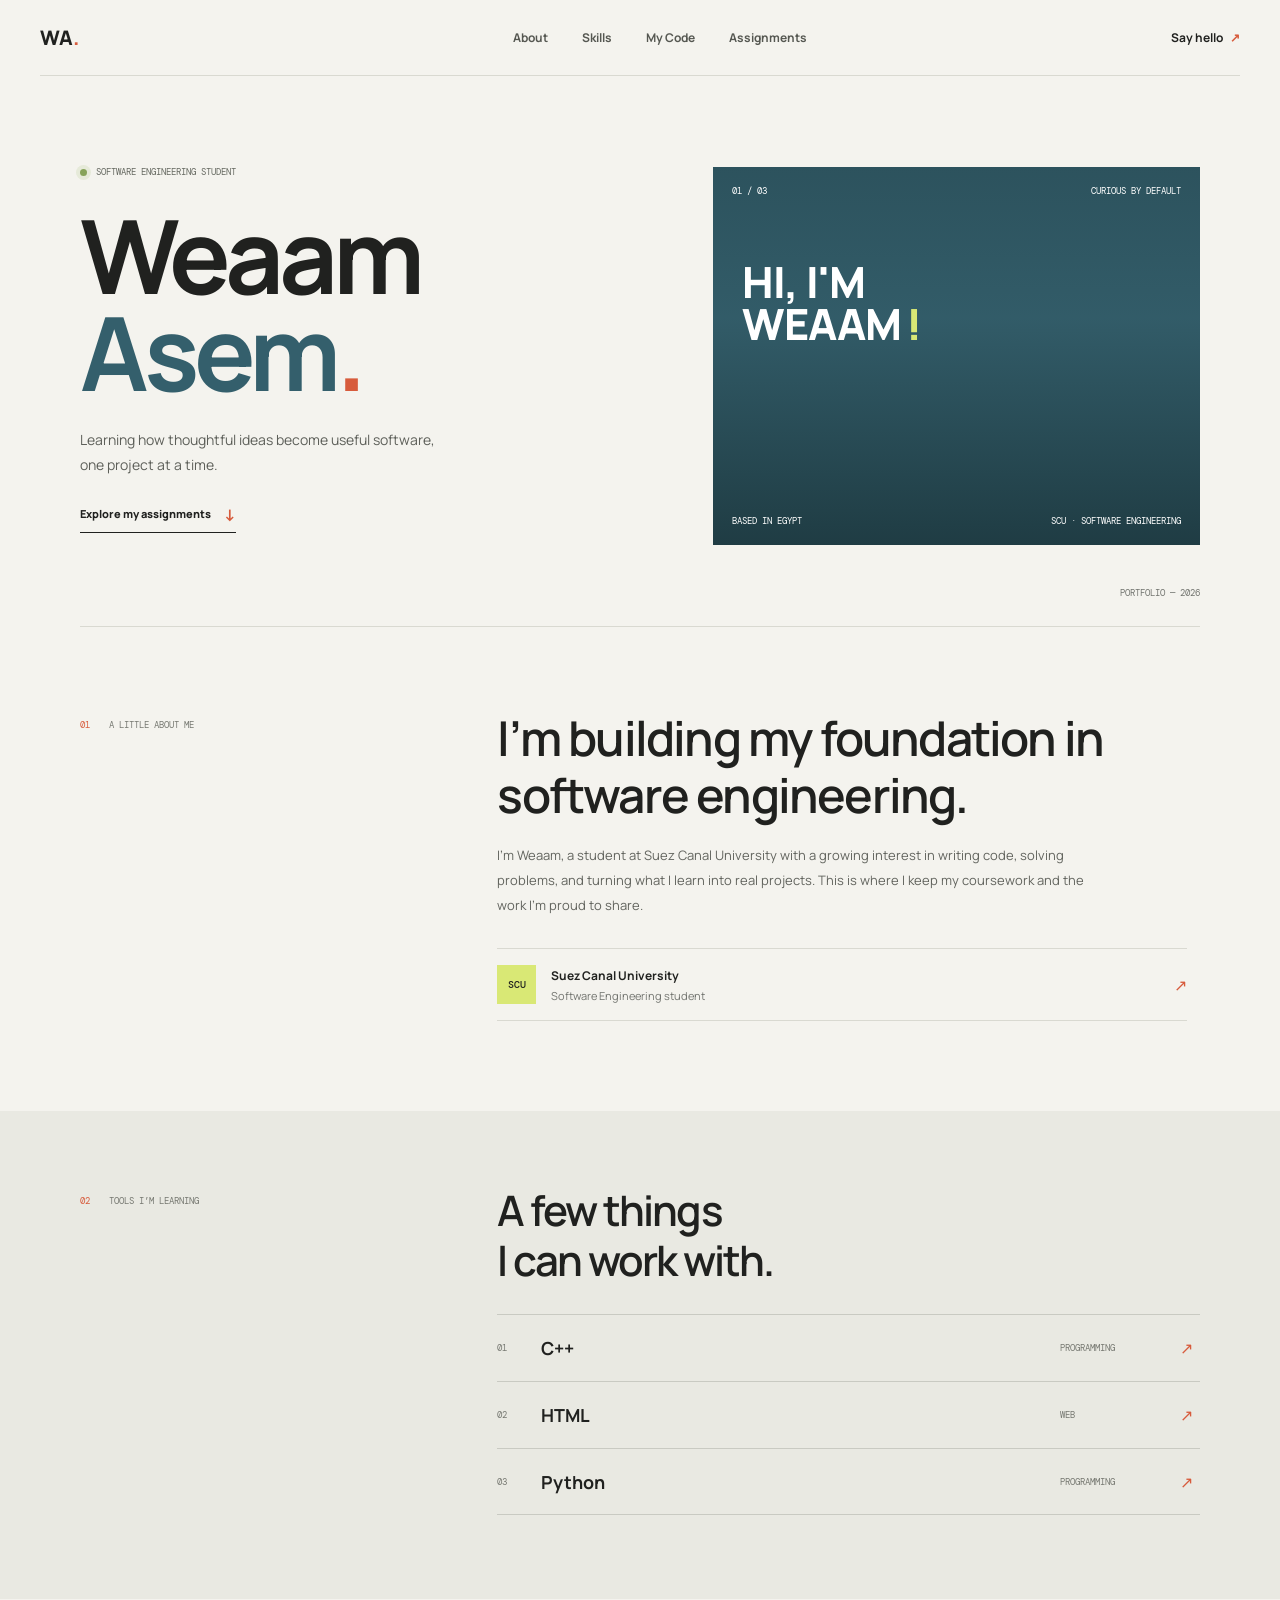
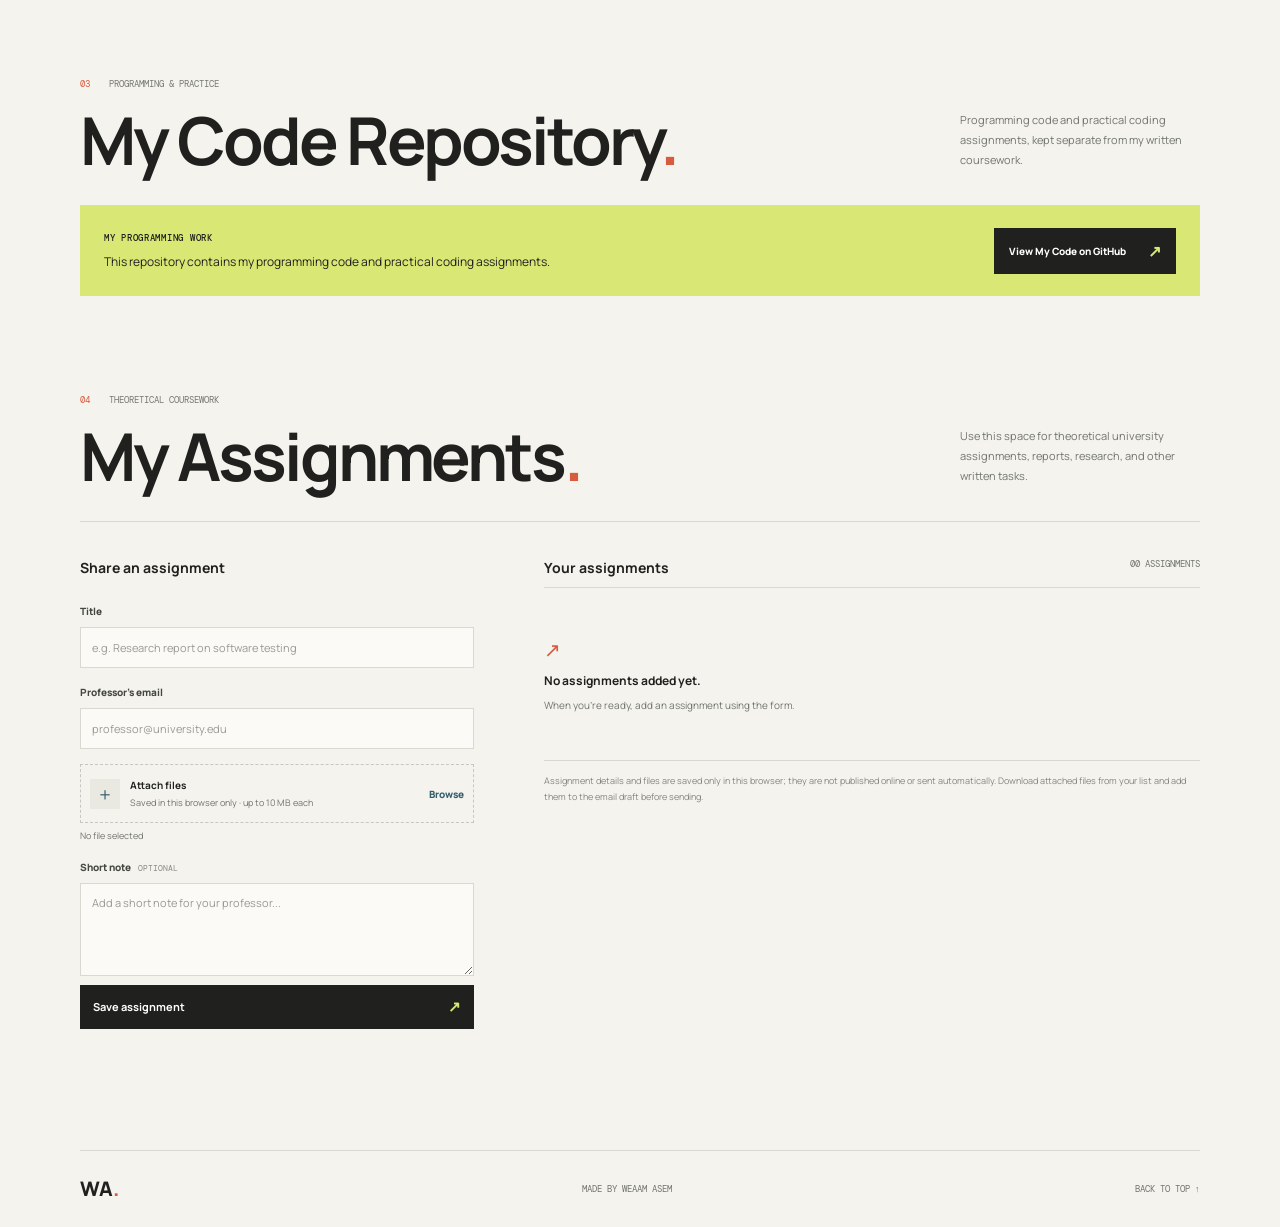
==== commit 50652f9c: "Add files via upload" ====
--- a/code.html
+++ b/code.html
@@ -22,6 +22,7 @@
 		<nav class="main-nav" aria-label="Main navigation">
 			<a href="#about">About</a>
 			<a href="#skills">Skills</a>
+			<a href="#code-repository">My Code</a>
 			<a href="#assignments">Assignments</a>
 		</nav>
 		<a class="header-contact" href="mailto:?subject=Hello%20Weaam">Say hello <span aria-hidden="true">↗</span></a>
@@ -78,34 +79,41 @@
 			</div>
 		</section>
 
+		<section class="repository-section page-width" id="code-repository"
+			aria-labelledby="code-repository-title">
+			<div class="assignment-heading">
+				<div>
+					<div class="section-label"><span>03</span> PROGRAMMING & PRACTICE</div>
+					<h2 id="code-repository-title">My Code Repository<span>.</span></h2>
+				</div>
+				<p>Programming code and practical coding assignments, kept separate from my written coursework.</p>
+			</div>
+			<div class="repo-callout">
+				<div>
+					<p class="repo-eyebrow">MY PROGRAMMING WORK</p>
+					<p>This repository contains my programming code and practical coding assignments.</p>
+				</div>
+				<a href="https://github.com/weaamasem126-lang/Web-Design-Development" target="_blank"
+					rel="noopener noreferrer">
+					<span>View My Code on GitHub</span><span aria-hidden="true">↗</span>
+				</a>
+			</div>
+		</section>
+
 		<section class="assignments-section page-width" id="assignments" aria-labelledby="assignments-title">
 			<div class="assignment-heading">
 				<div>
-					<div class="section-label"><span>03</span> COURSEWORK & PROJECTS</div>
-					<h2 id="assignments-title">Assignments<span>.</span></h2>
-				</div>
-				<p>Use this space to share an assignment with your professor and explore my work.</p>
+					<div class="section-label"><span>04</span> THEORETICAL COURSEWORK</div>
+					<h2 id="assignments-title">My Assignments<span>.</span></h2>
+				</div>
+				<p>Use this space for theoretical university assignments, reports, research, and other written tasks.</p>
 			</div>
 
 			<div class="assignment-layout">
-				<div class="repo-callout">
-					<div>
-						<p class="repo-eyebrow">A NOTE FROM ME</p>
-						<p>Hi, and thanks for visiting my portfolio. I’m sharing my coursework here, and you can explore
-							the code behind my work in my GitHub repository.</p>
-					</div>
-					<a href="https://github.com/weaamasem126-lang/Web-Design-Development.git" target="_blank"
-						rel="noopener noreferrer">
-						<span>VIEW MY GITHUB
-							REPOSITORY<small>weaamasem126-lang/Web-Design-Development</small></span><span
-							aria-hidden="true">↗</span>
-					</a>
-				</div>
-
 				<form class="assignment-form" id="assignment-form">
 					<h3>Share an assignment</h3>
 					<label for="project-title">Title</label>
-					<input id="project-title" name="title" type="text" placeholder="e.g. Data structures assignment"
+					<input id="project-title" name="title" type="text" placeholder="e.g. Research report on software testing"
 						required maxlength="80">
 					<label for="professor-email">Professor’s email</label>
 					<input id="professor-email" name="professorEmail" type="email"
@@ -136,8 +144,9 @@
 						<strong>No assignments added yet.</strong>
 						<span>When you’re ready, add an assignment using the form.</span>
 					</div>
-					<p class="hosting-note">Files stay in this browser and are not sent automatically. Download them
-						from your assignment list and attach them to the email draft before sending.</p>
+					<p class="hosting-note">Assignment details and files are saved only in this browser; they are not
+						published online or sent automatically. Download attached files from your list and add them to
+						the email draft before sending.</p>
 				</div>
 			</div>
 		</section>
@@ -239,7 +248,6 @@
 						'',
 						`Assignment: ${project.title}`,
 						project.note ? `Note: ${project.note}` : '',
-						`My GitHub repository: https://github.com/weaamasem126-lang/Web-Design-Development.git`,
 						fileNames.length ? `I’ll attach these file(s) before sending: ${fileNames.join(', ')}` : ''
 					].filter(Boolean).join('\n');
 					emailLink.className = 'project-open';
--- a/style.css
+++ b/style.css
@@ -359,6 +359,10 @@
 	font-size: 16px;
 }
 
+.repository-section {
+	padding-block: 70px 0;
+}
+
 .assignments-section {
 	padding-block: 89px 98px;
 }
@@ -433,15 +437,6 @@
 	color: #fff;
 	font-size: 10px;
 	font-weight: 800;
-}
-
-.repo-callout>a small {
-	display: block;
-	margin-top: 5px;
-	color: #d4d8c6;
-	font-size: 8px;
-	font-weight: 400;
-	overflow-wrap: anywhere;
 }
 
 .repo-callout>a span:last-child {
@@ -945,6 +940,10 @@
 		padding-block: 62px 69px;
 	}
 
+	.repository-section {
+		padding-top: 52px;
+	}
+
 	.assignment-heading {
 		align-items: start;
 		flex-direction: column;
@@ -952,7 +951,7 @@
 	}
 
 	.assignment-heading h2 {
-		font-size: 52px;
+		font-size: clamp(30px, 9vw, 52px);
 	}
 
 	.assignment-heading>p {
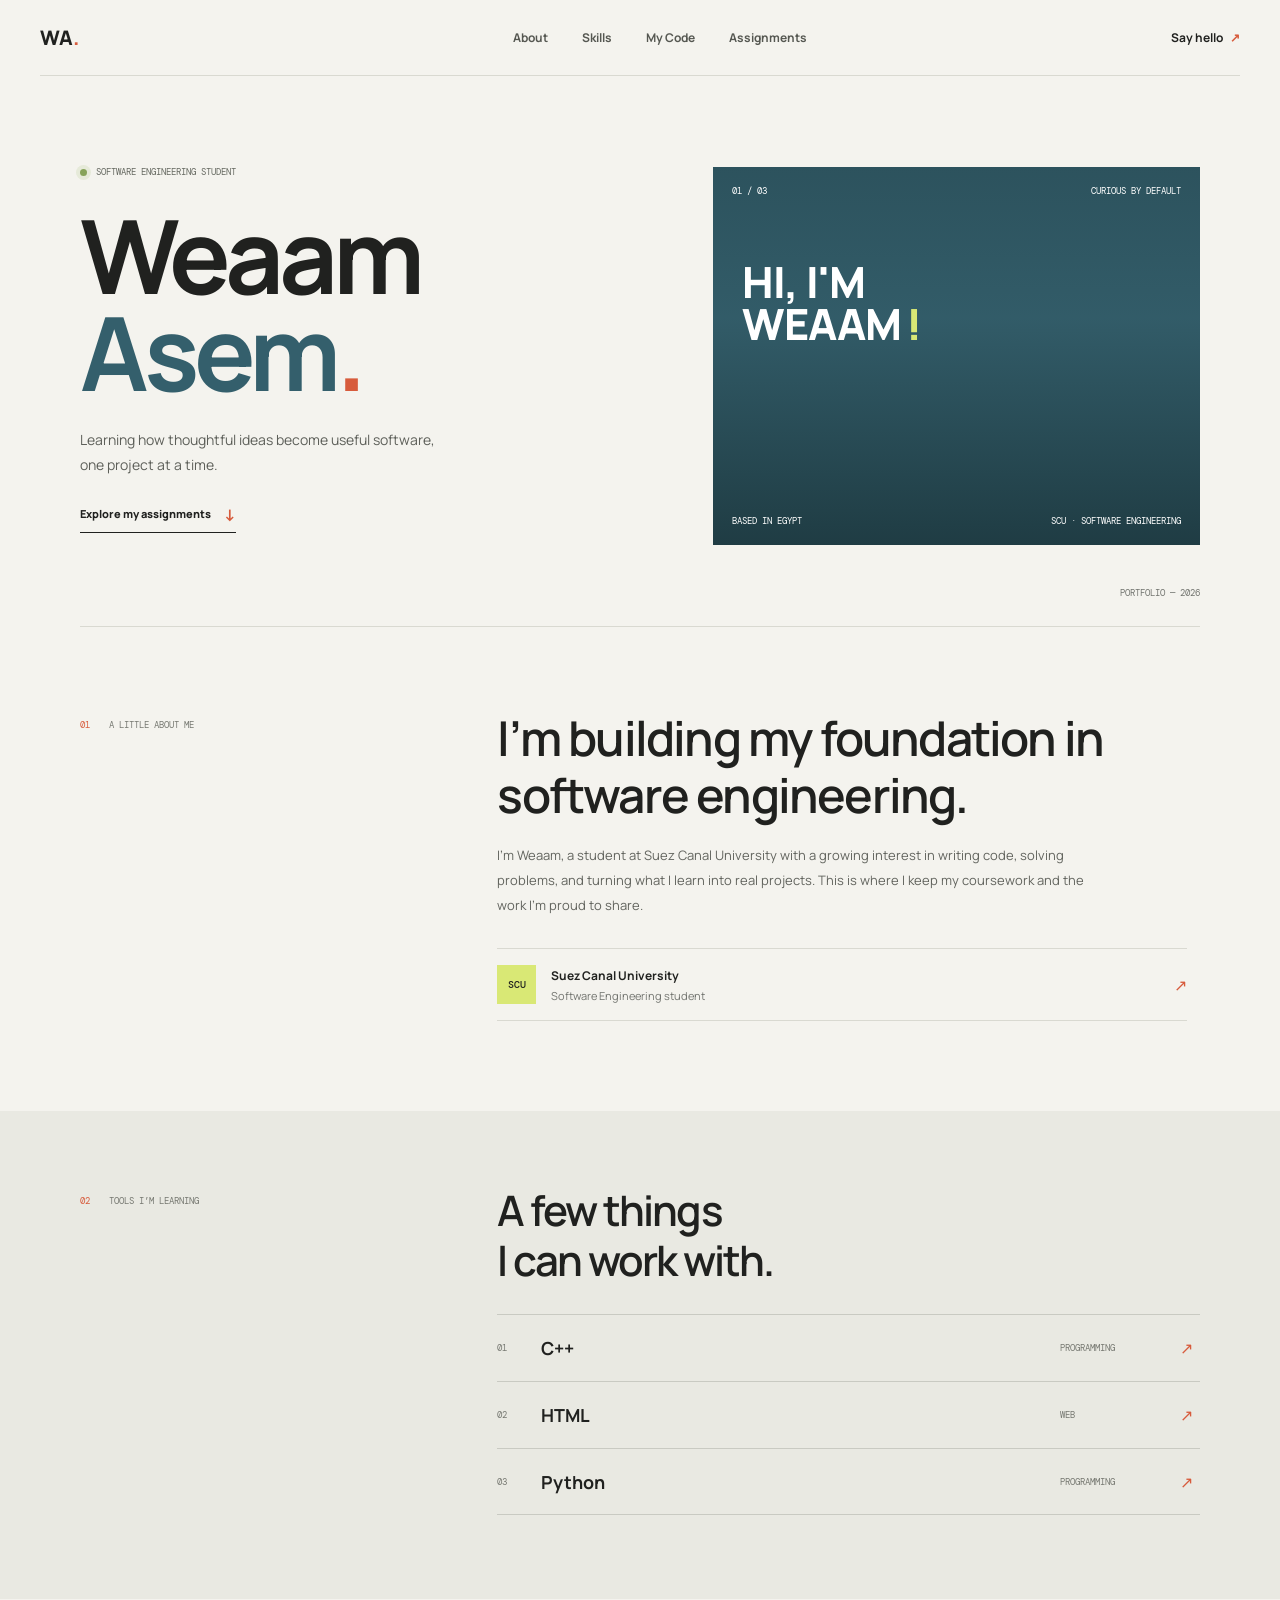
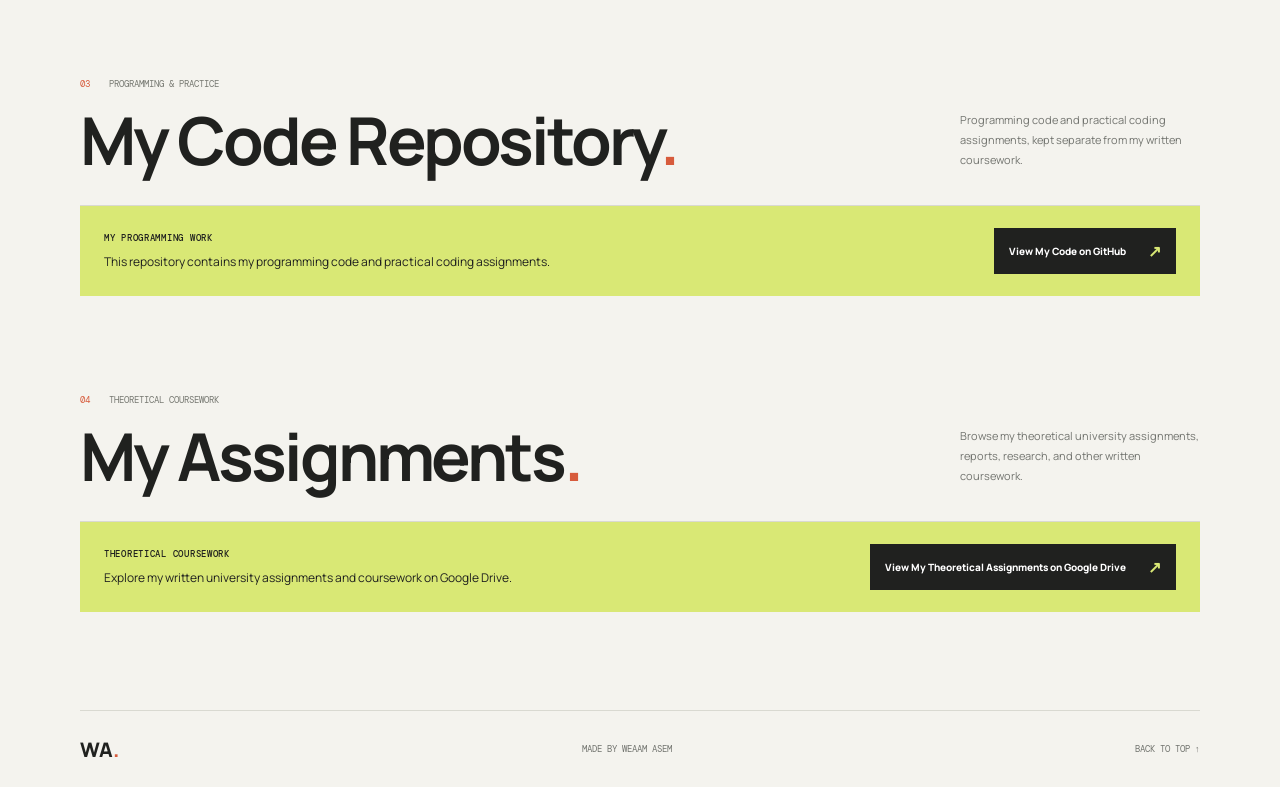
==== commit 1a1377b4: "Add files via upload" ====
--- a/code.html
+++ b/code.html
@@ -106,48 +106,18 @@
 					<div class="section-label"><span>04</span> THEORETICAL COURSEWORK</div>
 					<h2 id="assignments-title">My Assignments<span>.</span></h2>
 				</div>
-				<p>Use this space for theoretical university assignments, reports, research, and other written tasks.</p>
+				<p>Browse my theoretical university assignments, reports, research, and other written coursework.</p>
 			</div>
 
-			<div class="assignment-layout">
-				<form class="assignment-form" id="assignment-form">
-					<h3>Share an assignment</h3>
-					<label for="project-title">Title</label>
-					<input id="project-title" name="title" type="text" placeholder="e.g. Research report on software testing"
-						required maxlength="80">
-					<label for="professor-email">Professor’s email</label>
-					<input id="professor-email" name="professorEmail" type="email"
-						placeholder="professor@university.edu" autocomplete="email" required>
-					<label class="upload-control" for="project-file">
-						<span class="upload-icon" aria-hidden="true">＋</span>
-						<span><strong>Attach files</strong><small>Saved in this browser only · up to 10 MB
-								each</small></span>
-						<span class="upload-browse">Browse</span>
-					</label>
-					<input class="visually-hidden" id="project-file" name="files" type="file" multiple>
-					<p class="selected-file" id="selected-file" aria-live="polite">No file selected</p>
-					<label for="assignment-note">Short note <span class="optional">OPTIONAL</span></label>
-					<textarea id="assignment-note" name="note" rows="4" maxlength="500"
-						placeholder="Add a short note for your professor..."></textarea>
-					<button class="submit-button" type="submit">Save assignment <span
-							aria-hidden="true">↗</span></button>
-					<p class="form-message" id="form-message" role="status" aria-live="polite"></p>
-				</form>
-
-				<div class="assignment-list-wrap">
-					<div class="list-topline">
-						<h3>Your assignments</h3><span id="project-count">00 ASSIGNMENTS</span>
-					</div>
-					<div class="assignment-list" id="assignment-list" aria-live="polite"></div>
-					<div class="empty-state" id="empty-state">
-						<span class="empty-mark" aria-hidden="true">↗</span>
-						<strong>No assignments added yet.</strong>
-						<span>When you’re ready, add an assignment using the form.</span>
-					</div>
-					<p class="hosting-note">Assignment details and files are saved only in this browser; they are not
-						published online or sent automatically. Download attached files from your list and add them to
-						the email draft before sending.</p>
+			<div class="repo-callout">
+				<div>
+					<p class="repo-eyebrow">THEORETICAL COURSEWORK</p>
+					<p>Explore my written university assignments and coursework on Google Drive.</p>
 				</div>
+				<a href="https://drive.google.com/drive/folders/1ymURdNko-nw3xHQ2cemPbjMJQjfBv3_K"
+					target="_blank" rel="noopener noreferrer">
+					<span>View My Theoretical Assignments on Google Drive</span><span aria-hidden="true">↗</span>
+				</a>
 			</div>
 		</section>
 	</main>
@@ -158,214 +128,6 @@
 		<a href="#home">BACK TO TOP ↑</a>
 	</footer>
 
-	<script>
-		const storageKey = 'weaam-portfolio-projects';
-		const databaseName = 'weaam-portfolio-files';
-		const form = document.querySelector('#assignment-form');
-		const fileInput = document.querySelector('#project-file');
-		const fileLabel = document.querySelector('#selected-file');
-		const projectList = document.querySelector('#assignment-list');
-		const emptyState = document.querySelector('#empty-state');
-		const projectCount = document.querySelector('#project-count');
-		const formMessage = document.querySelector('#form-message');
-
-		function openFileDatabase() {
-			return new Promise((resolve, reject) => {
-				const request = indexedDB.open(databaseName, 1);
-				request.onupgradeneeded = () => request.result.createObjectStore('files');
-				request.onsuccess = () => resolve(request.result);
-				request.onerror = () => reject(request.error);
-			});
-		}
-
-		async function saveFile(id, file) {
-			const database = await openFileDatabase();
-			return new Promise((resolve, reject) => {
-				const transaction = database.transaction('files', 'readwrite');
-				transaction.objectStore('files').put(file, id);
-				transaction.oncomplete = () => { database.close(); resolve(); };
-				transaction.onerror = () => { database.close(); reject(transaction.error); };
-			});
-		}
-
-		async function deleteFile(id) {
-			const database = await openFileDatabase();
-			return new Promise((resolve, reject) => {
-				const transaction = database.transaction('files', 'readwrite');
-				transaction.objectStore('files').delete(id);
-				transaction.oncomplete = () => { database.close(); resolve(); };
-				transaction.onerror = () => { database.close(); reject(transaction.error); };
-			});
-		}
-
-		async function getFile(id) {
-			const database = await openFileDatabase();
-			return new Promise((resolve, reject) => {
-				const request = database.transaction('files').objectStore('files').get(id);
-				request.onsuccess = () => { database.close(); resolve(request.result); };
-				request.onerror = () => { database.close(); reject(request.error); };
-			});
-		}
-
-		function getProjects() {
-			try { return JSON.parse(localStorage.getItem(storageKey) || '[]'); }
-			catch { return []; }
-		}
-
-		function saveProjects(projects) {
-			localStorage.setItem(storageKey, JSON.stringify(projects));
-		}
-
-		function renderProjects() {
-			const projects = getProjects();
-			projectList.replaceChildren();
-			emptyState.hidden = projects.length > 0;
-			projectCount.textContent = `${String(projects.length).padStart(2, '0')} ${projects.length === 1 ? 'ASSIGNMENT' : 'ASSIGNMENTS'}`;
-
-			projects.forEach((project, index) => {
-				const article = document.createElement('article');
-				article.className = 'project-item';
-				const details = document.createElement('div');
-				details.className = 'project-details';
-				const number = document.createElement('span');
-				number.className = 'project-number';
-				number.textContent = String(index + 1).padStart(2, '0');
-				const title = document.createElement('strong');
-				title.textContent = project.title;
-				const subtitle = document.createElement('span');
-				const fileNames = Array.isArray(project.fileNames) ? project.fileNames : (project.fileName ? [project.fileName] : []);
-				subtitle.textContent = [project.course, ...fileNames].filter(Boolean).join(' · ') || project.note || 'Assignment details';
-				details.append(number, title, subtitle);
-
-				const actions = document.createElement('div');
-				actions.className = 'project-actions';
-				if (project.professorEmail) {
-					const emailLink = document.createElement('a');
-					const emailBody = [
-						'Hello Professor,',
-						'',
-						'I’m sharing my assignment for your review.',
-						'',
-						`Assignment: ${project.title}`,
-						project.note ? `Note: ${project.note}` : '',
-						fileNames.length ? `I’ll attach these file(s) before sending: ${fileNames.join(', ')}` : ''
-					].filter(Boolean).join('\n');
-					emailLink.className = 'project-open';
-					emailLink.href = `mailto:${encodeURIComponent(project.professorEmail)}?subject=${encodeURIComponent(`Assignment: ${project.title}`)}&body=${encodeURIComponent(`${emailBody}\n\nBest,\nWeaam Asem`)}`;
-					emailLink.textContent = 'Email professor ↗';
-					actions.append(emailLink);
-				}
-				if (project.url) {
-					const openLink = document.createElement('a');
-					openLink.className = 'project-open';
-					openLink.href = project.url;
-					openLink.target = '_blank';
-					openLink.rel = 'noopener noreferrer';
-					openLink.textContent = 'Open link ↗';
-					actions.append(openLink);
-					const shareButton = document.createElement('button');
-					shareButton.type = 'button';
-					shareButton.className = 'icon-button';
-					shareButton.setAttribute('aria-label', `Copy link for ${project.title}`);
-					shareButton.title = 'Copy project link';
-					shareButton.textContent = '⧉';
-					shareButton.addEventListener('click', async () => {
-						try {
-							await navigator.clipboard.writeText(project.url);
-							formMessage.textContent = 'Project link copied.';
-						} catch {
-							formMessage.textContent = 'Copy was unavailable. Open the project link and copy it from the address bar.';
-						}
-					});
-					actions.append(shareButton);
-				}
-				fileNames.forEach((fileName, fileIndex) => {
-					const downloadButton = document.createElement('button');
-					downloadButton.type = 'button';
-					downloadButton.className = 'icon-button';
-					downloadButton.setAttribute('aria-label', `Download ${fileName}`);
-					downloadButton.title = `Download ${fileName}`;
-					downloadButton.textContent = '↓';
-					downloadButton.addEventListener('click', async () => {
-						try {
-							const fileKey = Array.isArray(project.fileNames) ? `${project.id}:${fileIndex}` : project.id;
-							const file = await getFile(fileKey);
-							if (!file) {
-								formMessage.textContent = `Could not find ${fileName} in this browser.`;
-								return;
-							}
-							const downloadUrl = URL.createObjectURL(file);
-							const anchor = document.createElement('a');
-							anchor.href = downloadUrl;
-							anchor.download = fileName;
-							anchor.click();
-							window.setTimeout(() => URL.revokeObjectURL(downloadUrl), 1000);
-						} catch {
-							formMessage.textContent = `Could not download ${fileName}.`;
-						}
-					});
-					actions.append(downloadButton);
-				});
-				const removeButton = document.createElement('button');
-				removeButton.type = 'button';
-				removeButton.className = 'icon-button remove-button';
-				removeButton.setAttribute('aria-label', `Remove ${project.title}`);
-				removeButton.title = 'Remove assignment';
-				removeButton.textContent = '×';
-				removeButton.addEventListener('click', async () => {
-					saveProjects(getProjects().filter((item) => item.id !== project.id));
-					if (Array.isArray(project.fileNames)) {
-						await Promise.all(project.fileNames.map((_, index) => deleteFile(`${project.id}:${index}`)));
-					} else if (project.fileName) {
-						await deleteFile(project.id);
-					}
-					renderProjects();
-					formMessage.textContent = 'Assignment removed.';
-				});
-				actions.append(removeButton);
-				article.append(details, actions);
-				projectList.append(article);
-			});
-		}
-
-		fileInput.addEventListener('change', () => {
-			const files = Array.from(fileInput.files);
-			const oversizedFile = files.find((file) => file.size > 10 * 1024 * 1024);
-			if (oversizedFile) {
-				fileInput.value = '';
-				fileLabel.textContent = `${oversizedFile.name} is over the 10 MB limit.`;
-				return;
-			}
-			fileLabel.textContent = files.length ? files.map((file) => file.name).join(', ') : 'No file selected';
-		});
-
-		form.addEventListener('submit', async (event) => {
-			event.preventDefault();
-			const data = new FormData(form);
-			const files = Array.from(fileInput.files);
-			const project = {
-				id: crypto.randomUUID(),
-				title: String(data.get('title') || '').trim(),
-				professorEmail: String(data.get('professorEmail') || '').trim(),
-				note: String(data.get('note') || '').trim(),
-				fileNames: files.map((file) => file.name)
-			};
-			try {
-				await Promise.all(files.map((file, index) => saveFile(`${project.id}:${index}`, file)));
-				const projects = getProjects();
-				projects.unshift(project);
-				saveProjects(projects);
-				form.reset();
-				fileLabel.textContent = 'No file selected';
-				renderProjects();
-				formMessage.textContent = 'I saved your assignment details in this browser. Use “Email professor” to prepare a draft.';
-			} catch {
-				formMessage.textContent = 'I couldn’t save this assignment in your browser. Please try again.';
-			}
-		});
-
-		renderProjects();
-	</script>
 </body>
 
 </html>
--- a/style.css
+++ b/style.css
@@ -118,10 +118,8 @@
 .hero-index,
 .skill-number,
 .skill-kind,
-.list-topline>span,
 .site-footer>span,
-.site-footer>a:last-child,
-.project-number {
+.site-footer>a:last-child {
 	font-family: var(--mono);
 	font-size: 9px;
 	letter-spacing: 0;
@@ -390,14 +388,6 @@
 	margin: 0 0 4px;
 }
 
-.assignment-layout {
-	display: grid;
-	grid-template-columns: minmax(245px, .75fr) 1.25fr;
-	gap: 70px;
-	padding-top: 36px;
-	align-items: start;
-}
-
 .repo-callout {
 	grid-column: 1 / -1;
 	display: flex;
@@ -448,293 +438,6 @@
 	background: var(--blue);
 }
 
-.assignment-form {
-	display: grid;
-	gap: 9px;
-}
-
-.assignment-form h3,
-.list-topline h3 {
-	font-size: 14px;
-	margin: 0 0 10px;
-}
-
-.assignment-form>label:not(.upload-control) {
-	color: #454741;
-	font-size: 10px;
-	font-weight: 800;
-	margin-top: 8px;
-}
-
-.optional {
-	color: #8a8c84;
-	font-family: var(--mono);
-	font-size: 8px;
-	font-weight: 400;
-	margin-left: 5px;
-}
-
-.assignment-form>input:not([type="file"]),
-.assignment-form textarea {
-	width: 100%;
-	min-width: 0;
-	padding: 0 11px;
-	border: 1px solid var(--line);
-	border-radius: 0;
-	background: #fbfaf7;
-	color: var(--ink);
-	font: inherit;
-	font-size: 11px;
-	outline: none;
-}
-
-.assignment-form>input:not([type="file"]) {
-	height: 41px;
-}
-
-.assignment-form textarea {
-	min-height: 86px;
-	padding-block: 10px;
-	resize: vertical;
-	line-height: 1.6;
-}
-
-.assignment-form>input:focus,
-.assignment-form textarea:focus {
-	border-color: var(--blue);
-	box-shadow: 0 0 0 2px rgb(52 95 108 / 10%);
-}
-
-.assignment-form input::placeholder,
-.assignment-form textarea::placeholder {
-	color: #999a93;
-}
-
-.field-hint {
-	color: #85867f;
-	font-size: 10px;
-	line-height: 1.65;
-	margin: -3px 0 3px;
-}
-
-.upload-control {
-	min-height: 59px;
-	margin-top: 6px;
-	border: 1px dashed #c6c7bf;
-	display: flex;
-	align-items: center;
-	gap: 10px;
-	padding: 9px;
-	cursor: pointer;
-	transition: border-color .2s ease;
-}
-
-.upload-control:hover {
-	border-color: var(--blue);
-}
-
-.upload-icon {
-	display: grid;
-	place-items: center;
-	width: 30px;
-	height: 30px;
-	background: #e9e9e2;
-	color: var(--blue);
-	font-size: 18px;
-}
-
-.upload-control>span:nth-child(2) {
-	display: grid;
-	gap: 4px;
-}
-
-.upload-control strong {
-	font-size: 10px;
-}
-
-.upload-control small {
-	color: var(--muted);
-	font-size: 9px;
-}
-
-.upload-browse {
-	color: var(--blue);
-	font-size: 10px;
-	font-weight: 800;
-	margin-left: auto;
-}
-
-.selected-file {
-	color: var(--muted);
-	font-size: 9px;
-	margin: -3px 0 1px;
-	overflow-wrap: anywhere;
-}
-
-.visually-hidden {
-	position: absolute;
-	width: 1px;
-	height: 1px;
-	overflow: hidden;
-	clip: rect(0, 0, 0, 0);
-	white-space: nowrap;
-	clip-path: inset(50%);
-}
-
-.submit-button {
-	height: 44px;
-	display: flex;
-	align-items: center;
-	justify-content: space-between;
-	padding: 0 13px;
-	border: 0;
-	background: var(--ink);
-	color: #fff;
-	font-size: 11px;
-	font-weight: 700;
-	cursor: pointer;
-	transition: background .2s ease;
-}
-
-.submit-button:hover {
-	background: var(--blue);
-}
-
-.submit-button span {
-	color: var(--lime);
-	font-size: 15px;
-}
-
-.form-message {
-	min-height: 14px;
-	color: var(--blue);
-	font-size: 10px;
-	line-height: 1.5;
-	margin: 0;
-}
-
-.assignment-list-wrap {
-	min-width: 0;
-}
-
-.list-topline {
-	min-height: 30px;
-	display: flex;
-	justify-content: space-between;
-	align-items: start;
-	border-bottom: 1px solid var(--line);
-}
-
-.list-topline h3 {
-	margin: 0;
-}
-
-.list-topline>span {
-	color: var(--muted);
-}
-
-.project-item {
-	min-height: 76px;
-	display: flex;
-	align-items: center;
-	justify-content: space-between;
-	gap: 15px;
-	border-bottom: 1px solid var(--line);
-	animation: arrive .3s ease both;
-}
-
-.project-details {
-	min-width: 0;
-	display: grid;
-	grid-template-columns: 28px minmax(0, 1fr);
-	align-items: center;
-	row-gap: 4px;
-}
-
-.project-number {
-	color: var(--orange);
-	grid-row: span 2;
-}
-
-.project-details strong {
-	overflow-wrap: anywhere;
-	font-size: 11px;
-}
-
-.project-details>span:last-child {
-	color: var(--muted);
-	overflow-wrap: anywhere;
-	font-size: 9px;
-}
-
-.project-actions {
-	display: flex;
-	flex-shrink: 0;
-	align-items: center;
-	gap: 6px;
-}
-
-.project-open {
-	color: var(--blue);
-	font-size: 10px;
-	font-weight: 800;
-}
-
-.icon-button {
-	width: 29px;
-	height: 29px;
-	display: grid;
-	place-items: center;
-	border: 1px solid var(--line);
-	background: transparent;
-	color: var(--ink);
-	font-size: 14px;
-	cursor: pointer;
-}
-
-.icon-button:hover {
-	border-color: var(--blue);
-	color: var(--blue);
-}
-
-.remove-button {
-	color: #777972;
-}
-
-.empty-state {
-	min-height: 173px;
-	display: grid;
-	align-content: center;
-	justify-items: start;
-	gap: 9px;
-	border-bottom: 1px solid var(--line);
-}
-
-.empty-state[hidden] {
-	display: none;
-}
-
-.empty-mark {
-	color: var(--orange);
-	font-size: 20px;
-}
-
-.empty-state strong {
-	font-size: 12px;
-}
-
-.empty-state>span:last-child {
-	color: var(--muted);
-	font-size: 10px;
-}
-
-.hosting-note {
-	color: #85867f;
-	font-size: 9px;
-	line-height: 1.7;
-	margin: 12px 0 0;
-}
-
 .site-footer {
 	min-height: 77px;
 	display: flex;
@@ -750,18 +453,6 @@
 
 .site-footer>a:last-child:hover {
 	color: var(--orange);
-}
-
-@keyframes arrive {
-	from {
-		opacity: 0;
-		transform: translateY(5px);
-	}
-
-	to {
-		opacity: 1;
-		transform: translateY(0);
-	}
 }
 
 @media (max-width: 760px) {
@@ -828,9 +519,6 @@
 		gap: 30px;
 	}
 
-	.assignment-layout {
-		gap: 32px;
-	}
 }
 
 @media (max-width: 560px) {
@@ -956,12 +644,6 @@
 
 	.assignment-heading>p {
 		max-width: 280px;
-	}
-
-	.assignment-layout {
-		grid-template-columns: 1fr;
-		gap: 39px;
-		padding-top: 29px;
 	}
 
 	.repo-callout {
@@ -974,18 +656,6 @@
 	.repo-callout>a {
 		width: 100%;
 		justify-content: space-between;
-	}
-
-	.project-item {
-		gap: 8px;
-	}
-
-	.project-actions {
-		gap: 4px;
-	}
-
-	.project-open {
-		font-size: 9px;
 	}
 
 	.site-footer {
